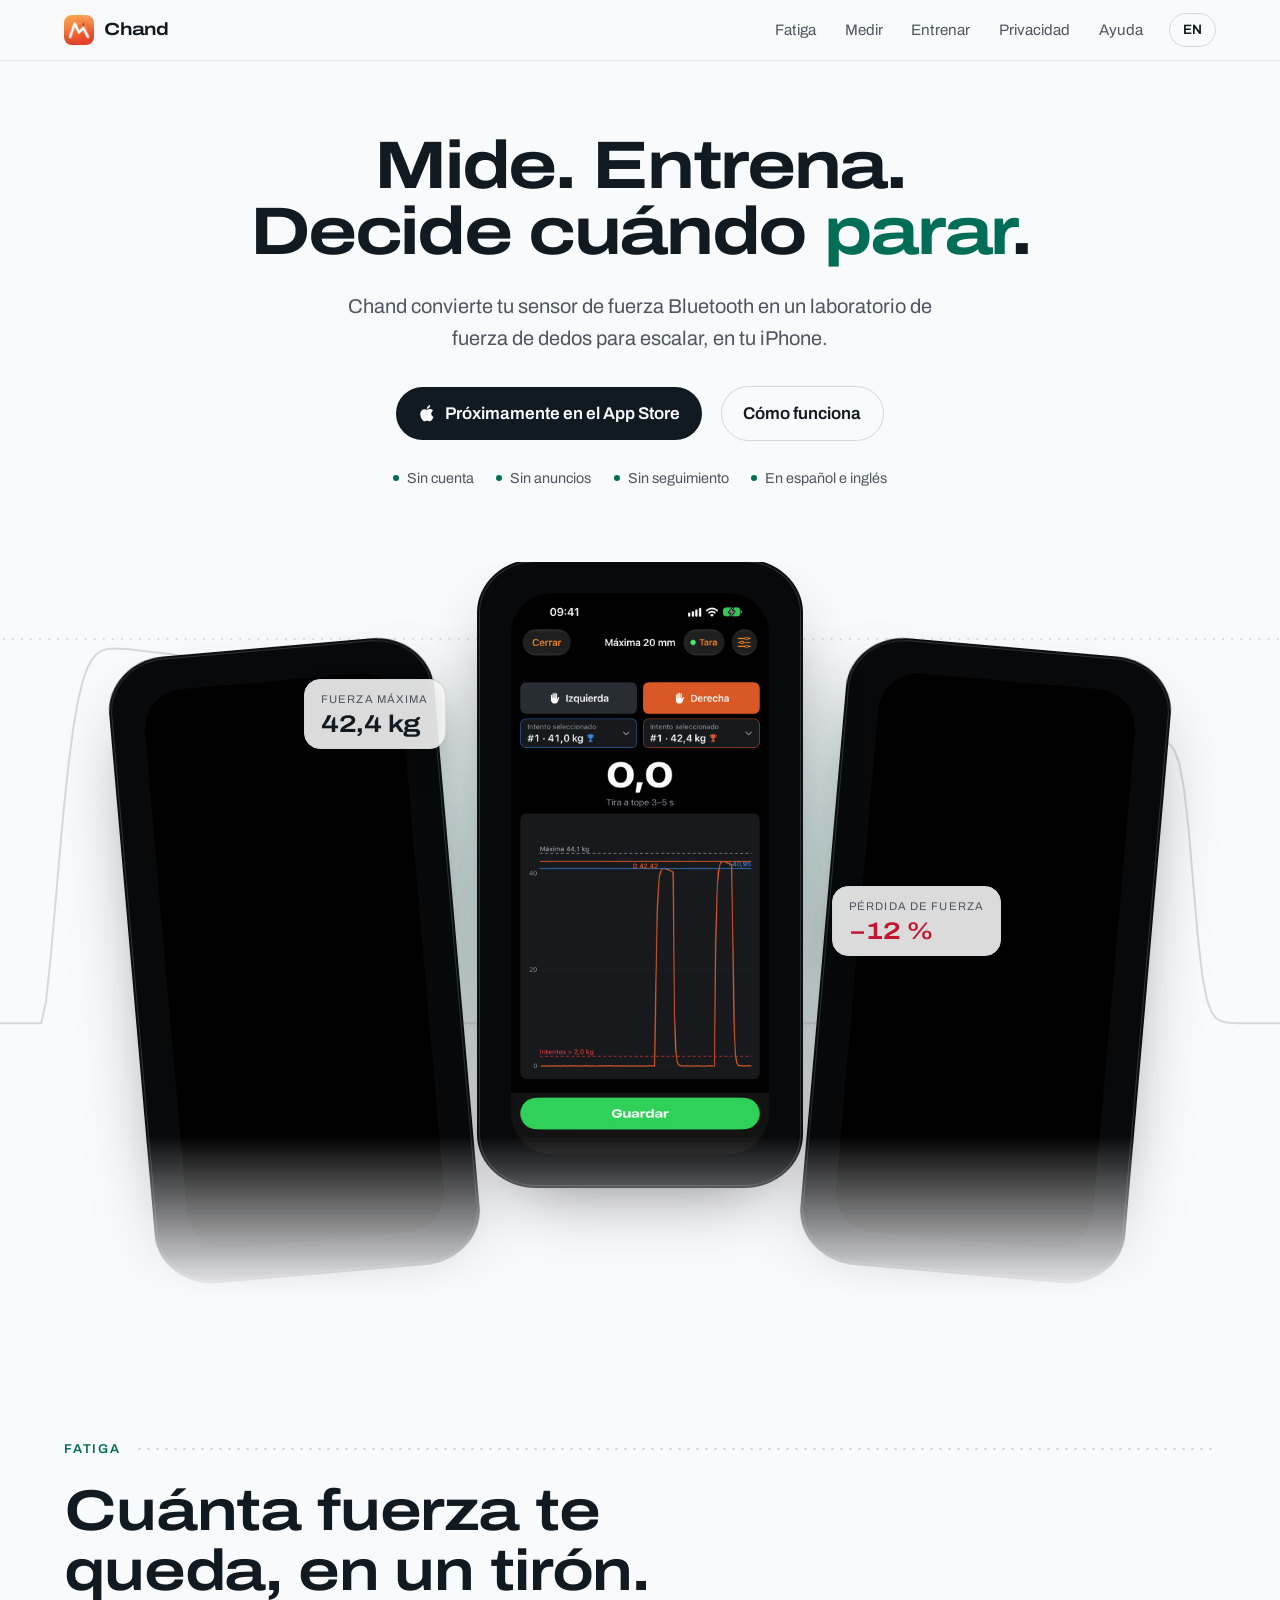
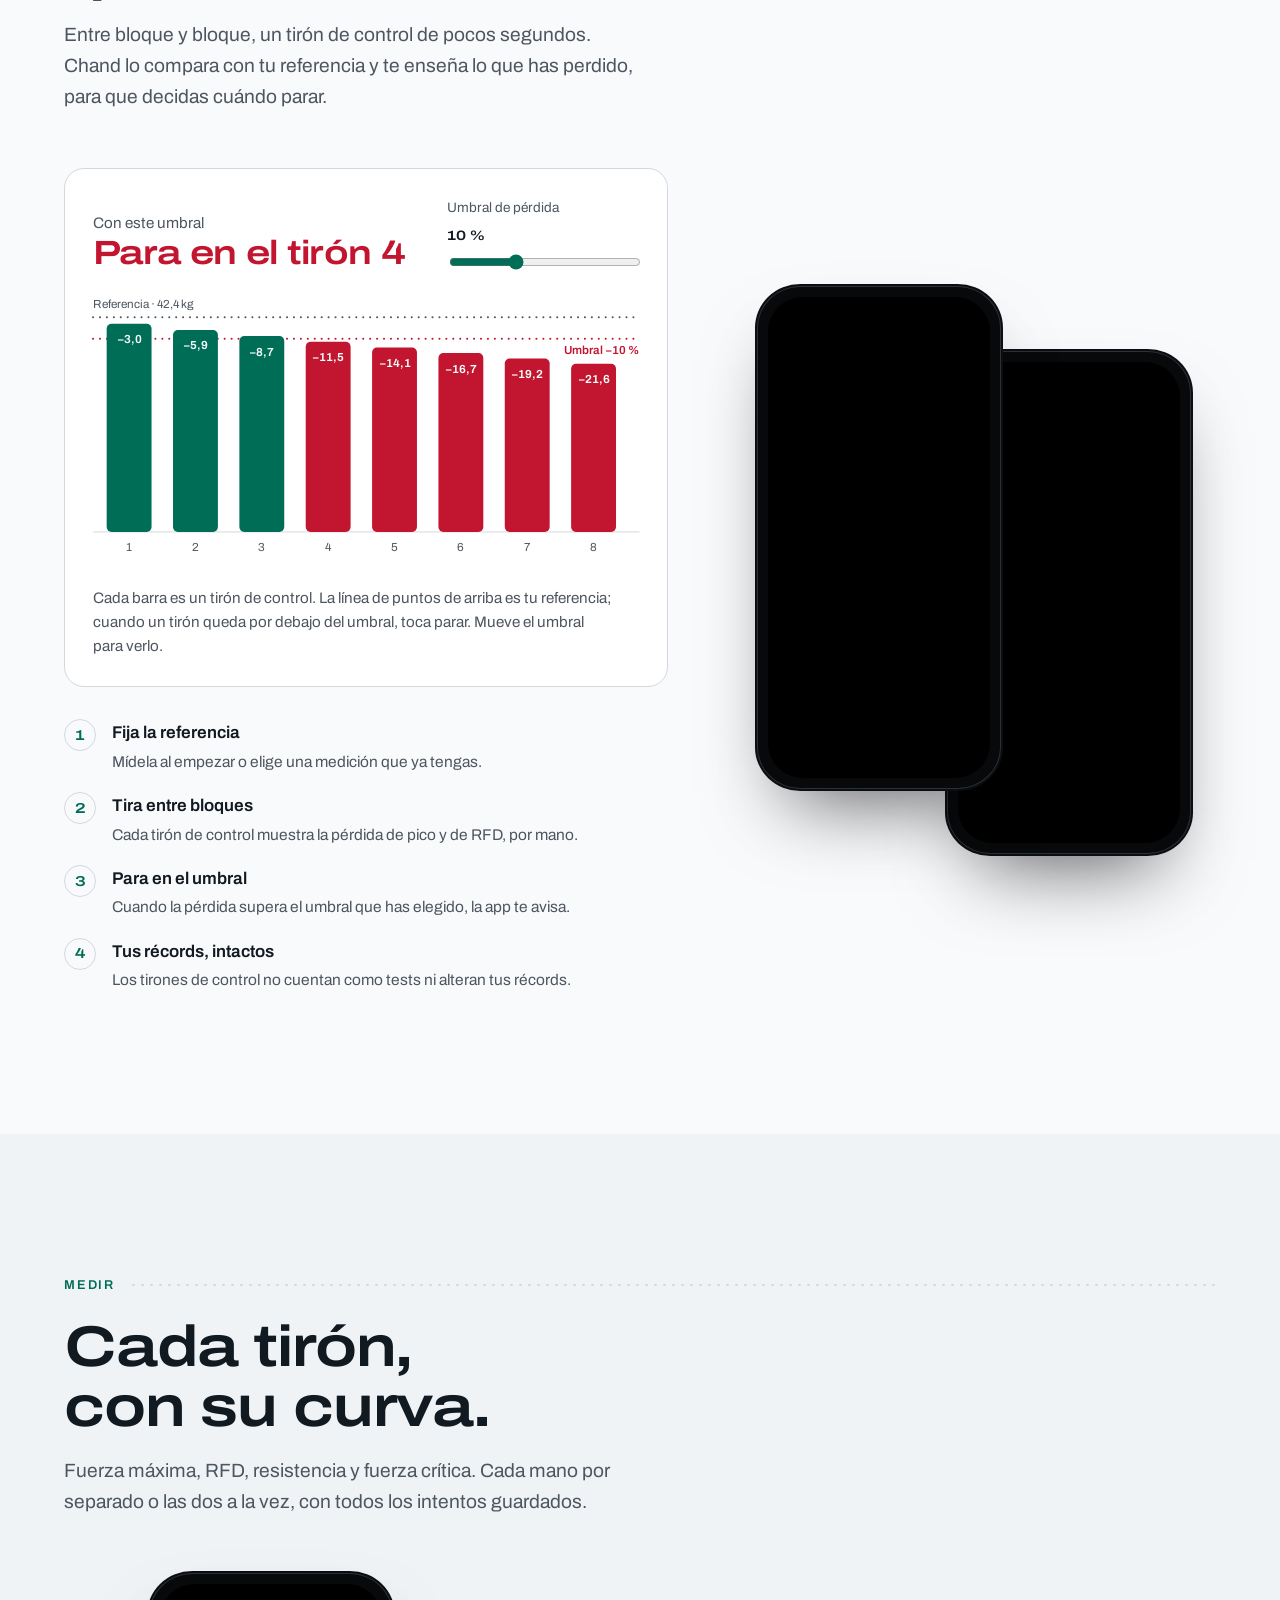
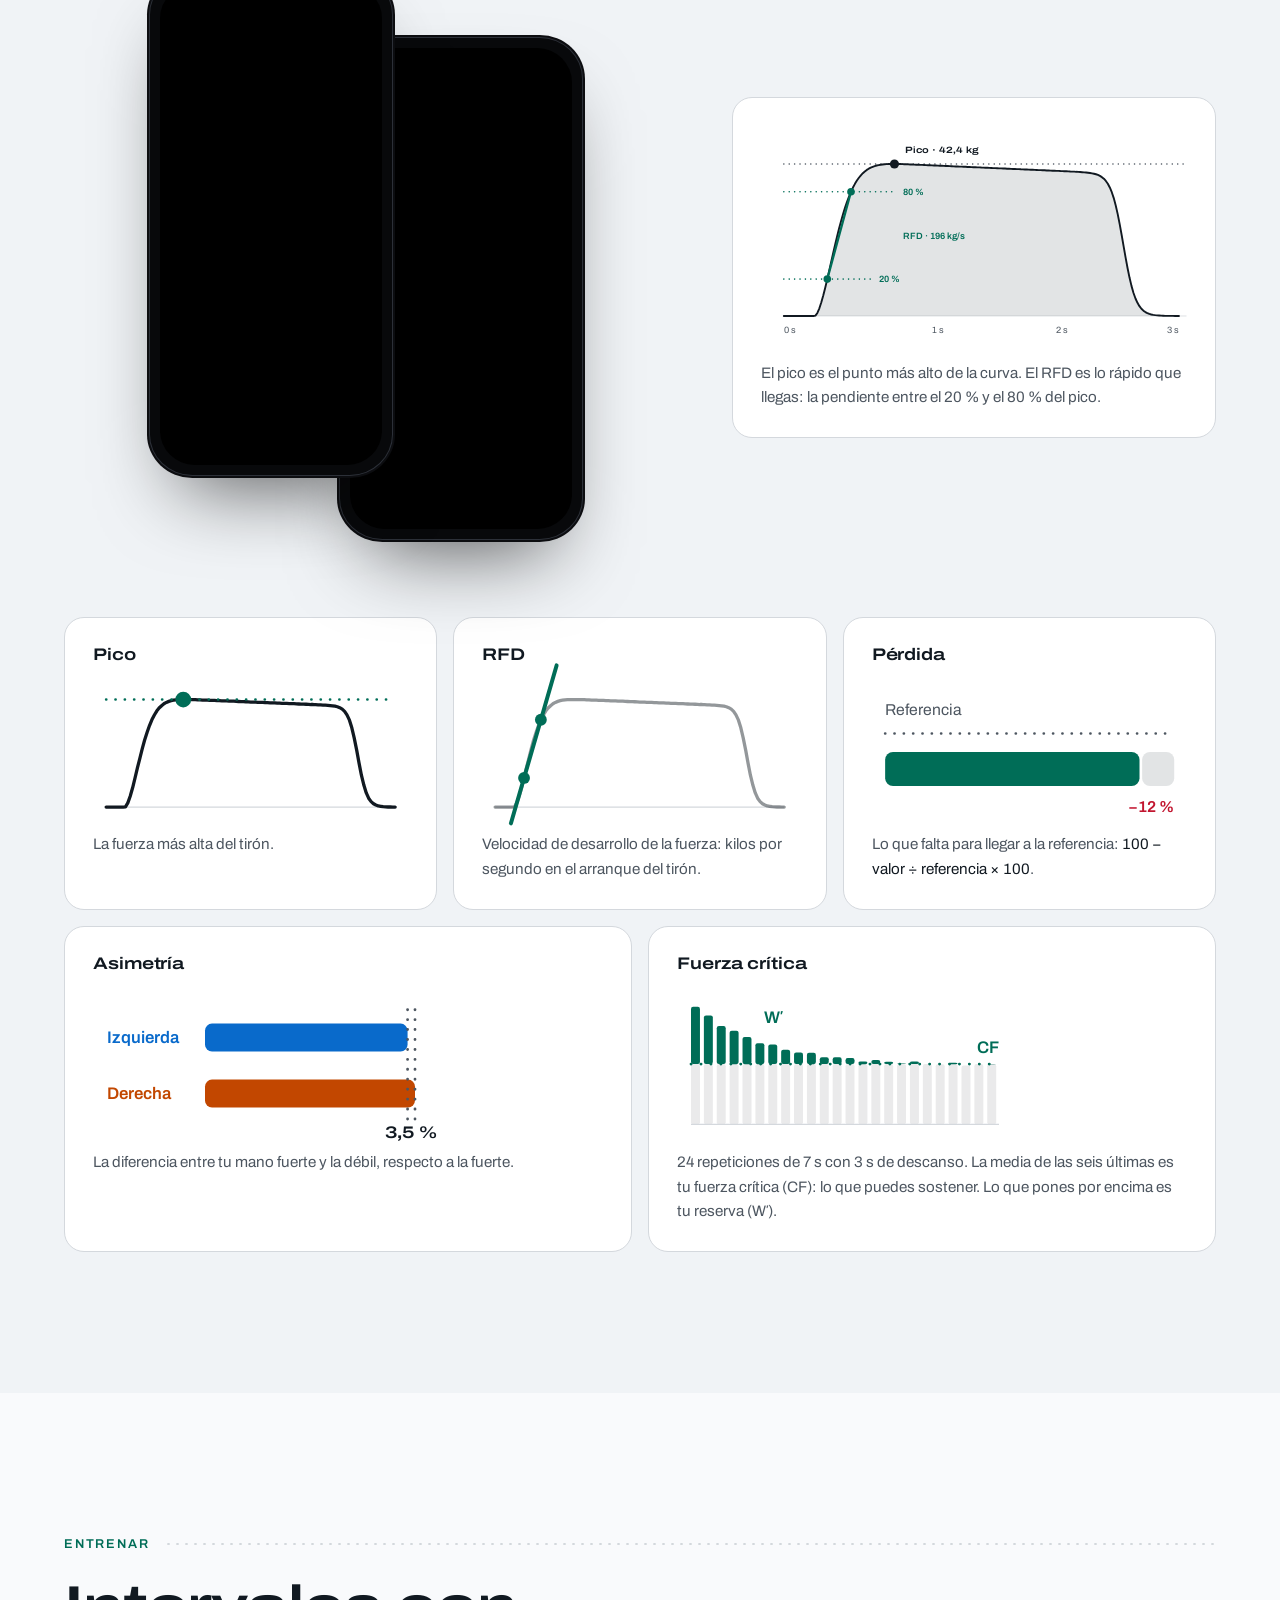
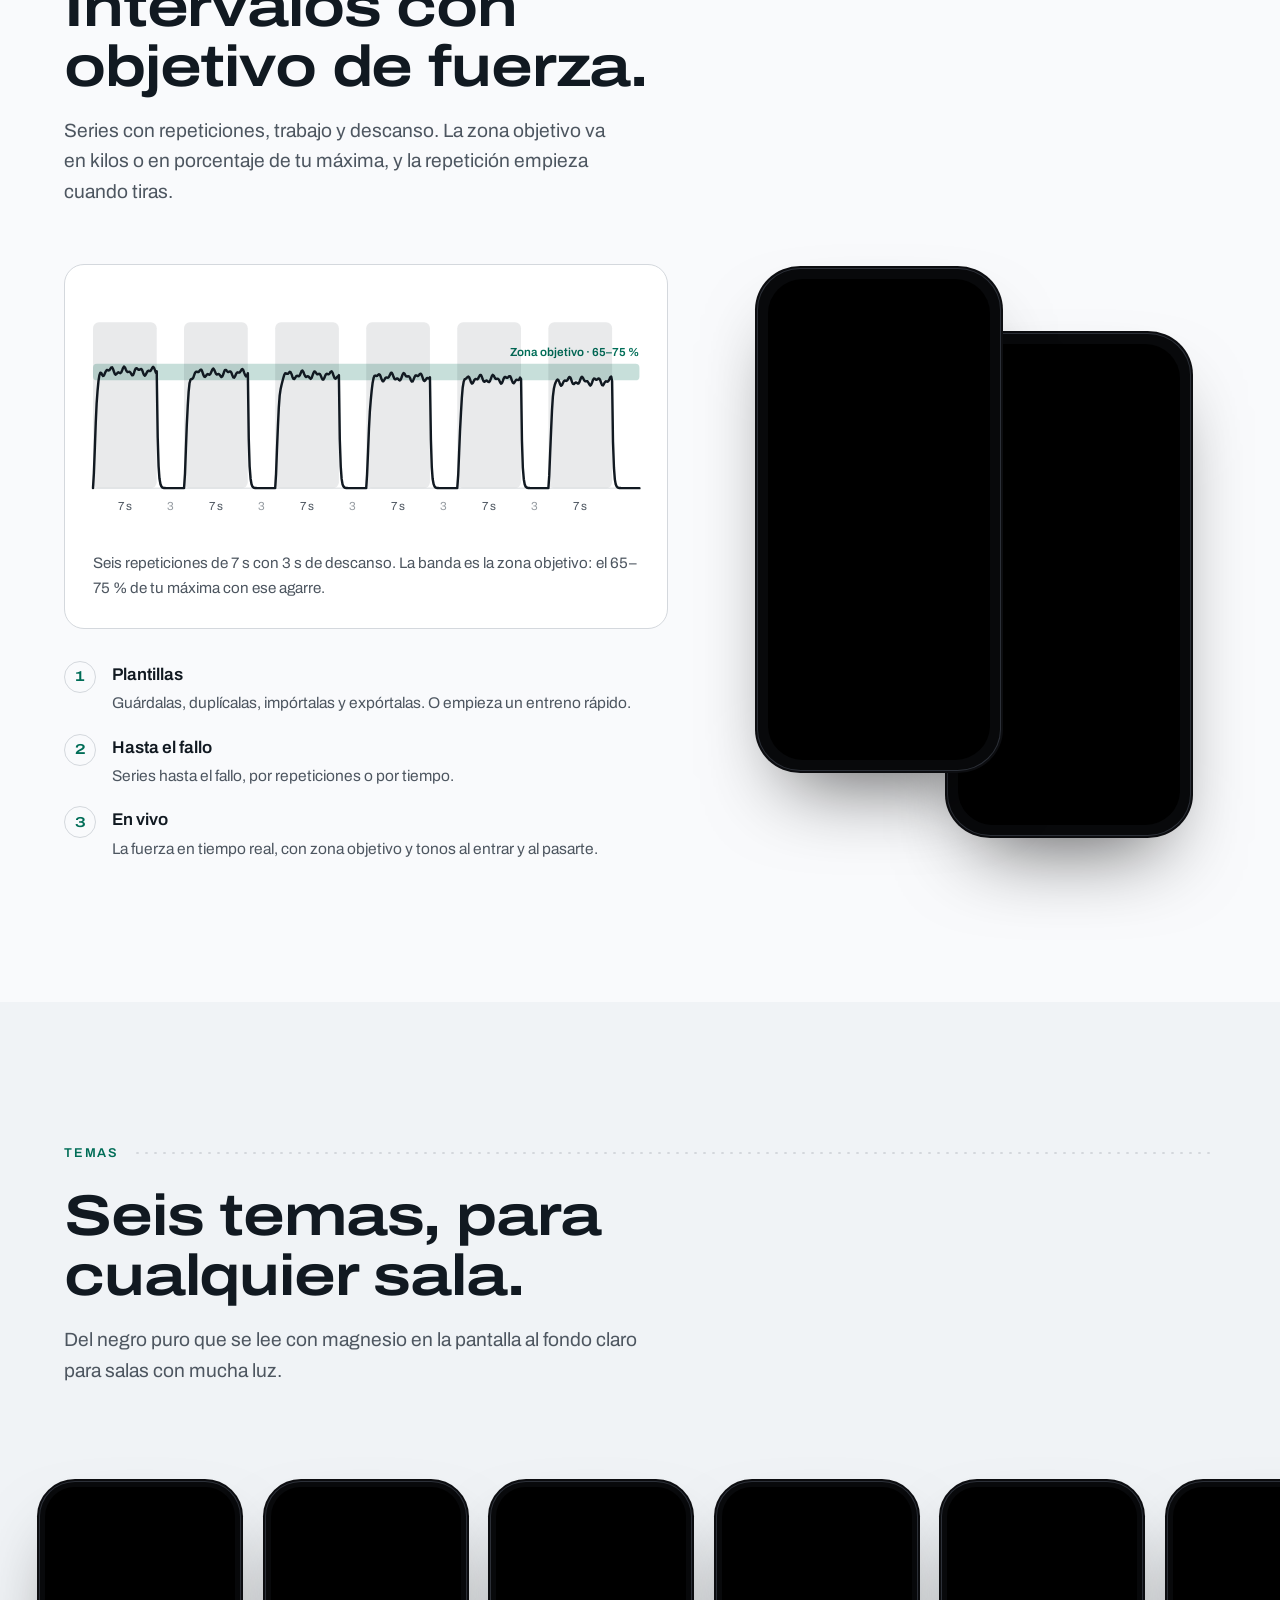
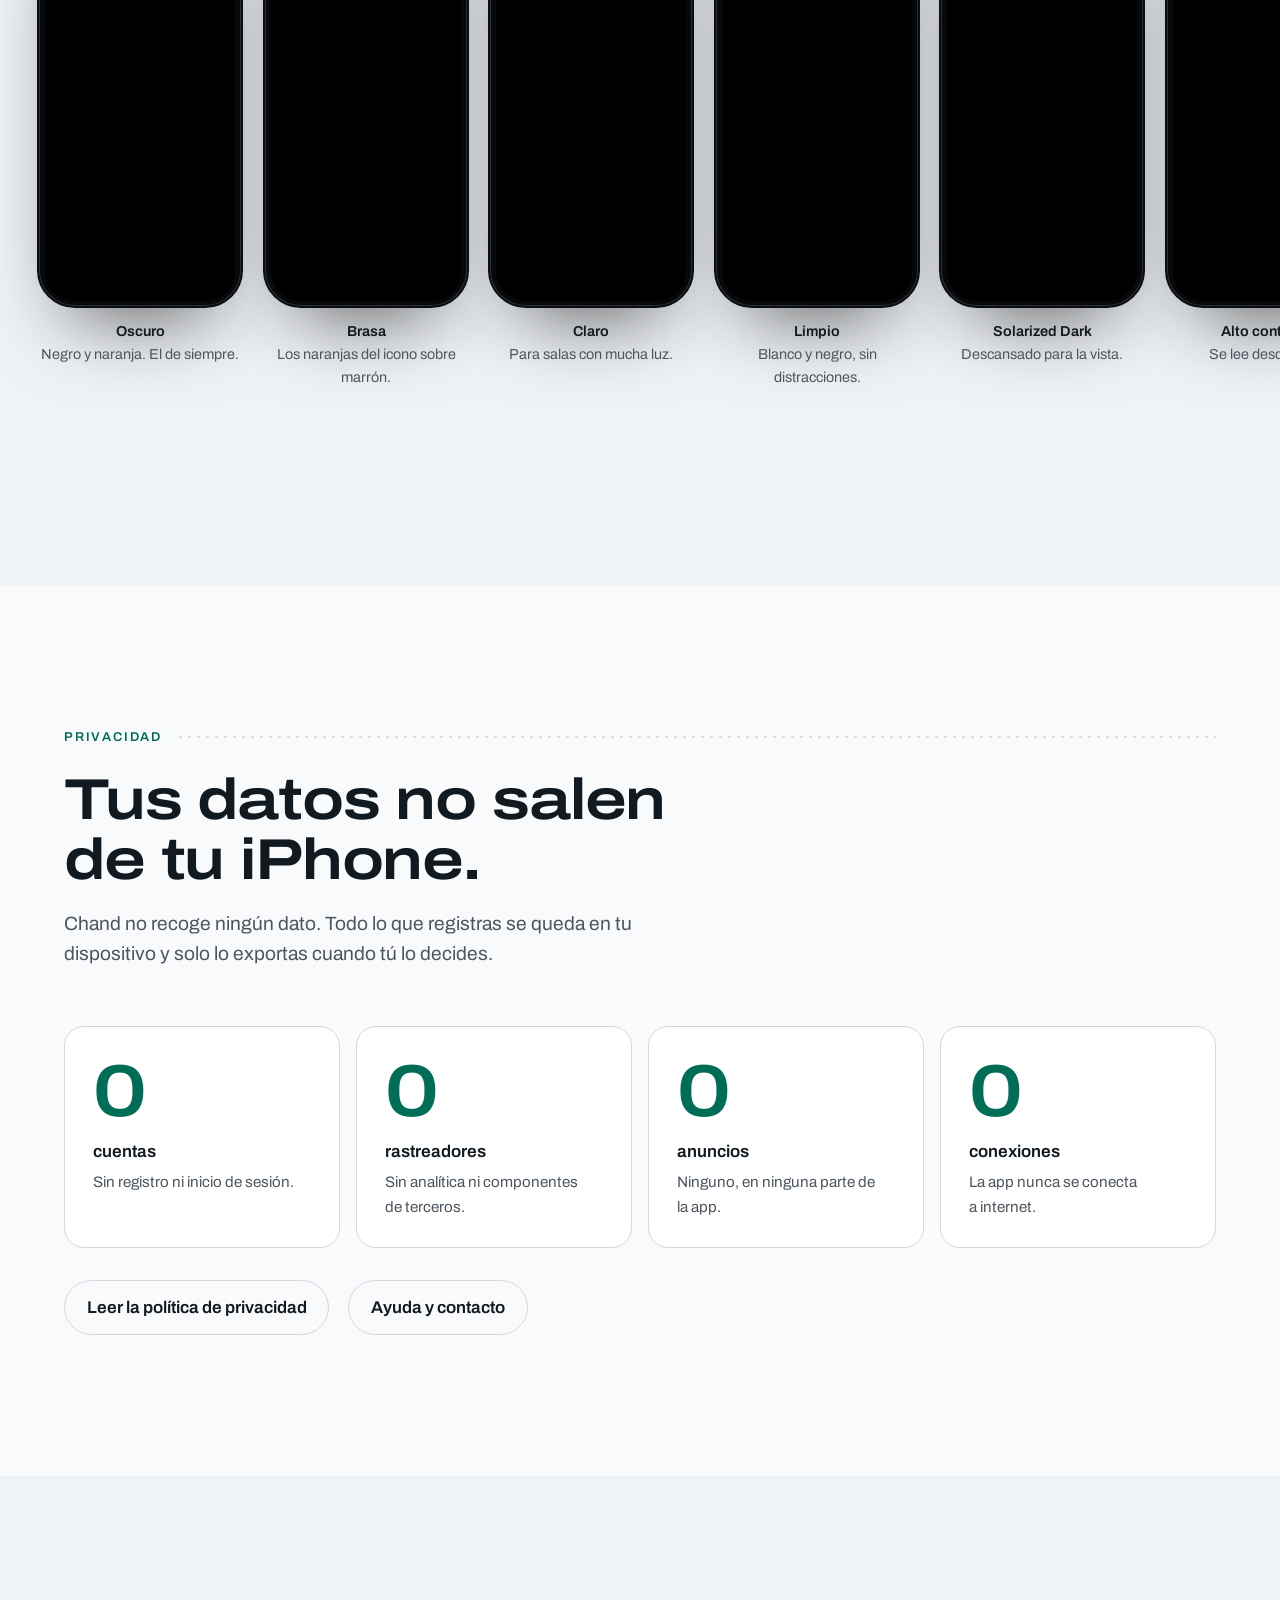
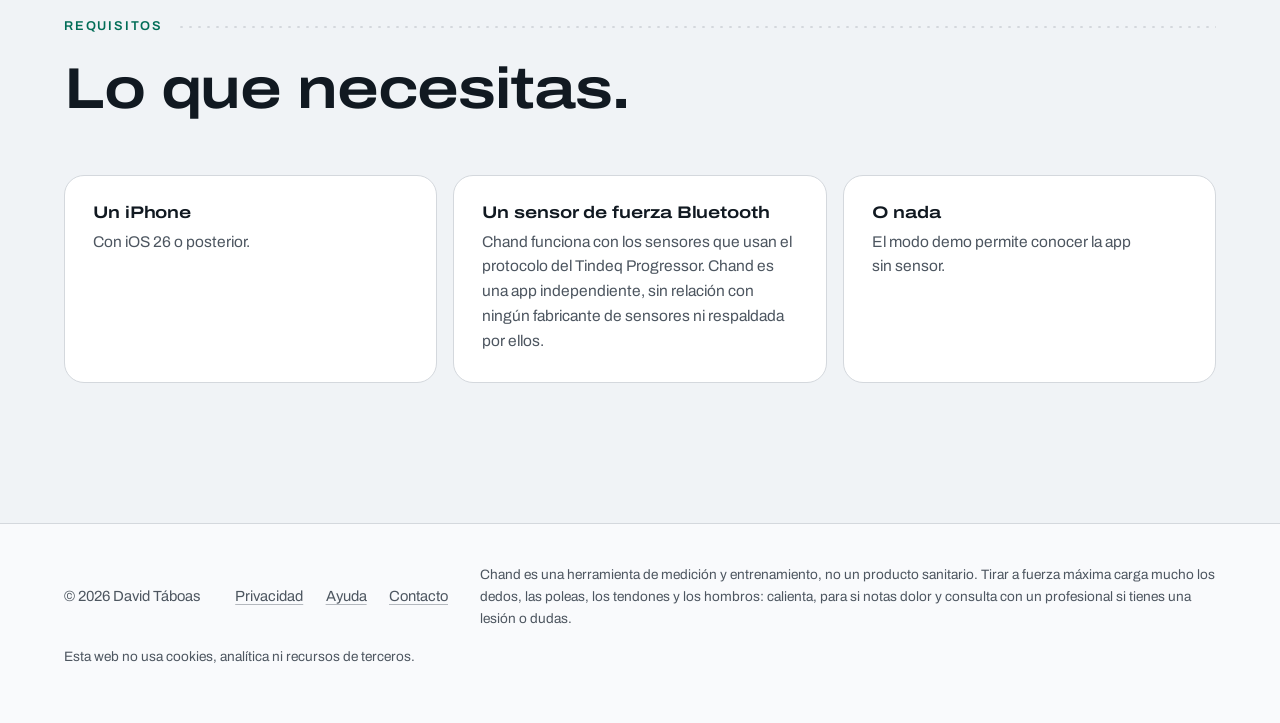
==== es/index.html @ 6fac66e5 "Rediseña el sitio: portada con capturas, visualizaciones y parallax Portada bilingüe (inglés en la r" ====
<!doctype html>
<html lang="es" class="no-js">
<head>
<meta charset="utf-8">
<meta name="viewport" content="width=device-width, initial-scale=1, viewport-fit=cover">
<meta http-equiv="Content-Security-Policy" content="default-src 'none'; img-src 'self'; style-src 'self'; font-src 'self'; script-src 'self'; base-uri 'none'; form-action 'none'">
<meta name="referrer" content="same-origin">
<title>Chand — Fuerza de dedos para escalar</title>
<meta name="description" content="Mide tu fuerza máxima de dedos, controla la fatiga durante la sesión y entrena con objetivos de fuerza, con tu sensor de fuerza Bluetooth. Sin cuenta, sin anuncios y sin seguimiento.">
<link rel="canonical" href="https://davidtaboas.github.io/chand-site/es/">
<link rel="alternate" hreflang="en" href="https://davidtaboas.github.io/chand-site/">
<link rel="alternate" hreflang="es" href="https://davidtaboas.github.io/chand-site/es/">
<link rel="alternate" hreflang="x-default" href="https://davidtaboas.github.io/chand-site/">
<meta name="color-scheme" content="dark light">
<meta name="theme-color" content="#0d1117" media="(prefers-color-scheme: dark)">
<meta name="theme-color" content="#fafbfc" media="(prefers-color-scheme: light)">
<meta property="og:type" content="website">
<meta property="og:title" content="Chand — Fuerza de dedos para escalar">
<meta property="og:description" content="Mide tu fuerza máxima de dedos, controla la fatiga durante la sesión y entrena con objetivos de fuerza, con tu sensor de fuerza Bluetooth. Sin cuenta, sin anuncios y sin seguimiento.">
<meta property="og:url" content="https://davidtaboas.github.io/chand-site/es/">
<meta property="og:image" content="https://davidtaboas.github.io/chand-site/assets/img/og.png">
<meta property="og:locale" content="es_ES">
<meta name="twitter:card" content="summary_large_image">
<link rel="icon" href="../assets/img/icon-64.png" type="image/png">
<link rel="apple-touch-icon" href="../assets/img/icon-180.png">
<link rel="preload" href="../assets/fonts/archivo.woff2" as="font" type="font/woff2" crossorigin>
<link rel="stylesheet" href="../assets/site.css">
<script src="../assets/site.js"></script>
</head>
<body>
<a class="skip" href="#main">Saltar al contenido</a>
<header class="top"><div class="wrap">
<a class="brand" href="../es/"><img src="../assets/img/icon-64.png" alt="" width="64" height="64">Chand</a>
<nav aria-label="Principal"><a class="only-wide" href="../es/#fatigue">Fatiga</a><a class="only-wide" href="../es/#measure">Medir</a><a class="only-wide" href="../es/#train">Entrenar</a><a class="" href="../es/privacy.html">Privacidad</a><a class="" href="../es/support.html">Ayuda</a><a class="lang" href="../" hreflang="en" lang="en" aria-label="English version">EN</a></nav>
</div></header>
<main id="main">
<section class="hero">
<div class="wrap">
<h1><span>Mide. Entrena.</span><span>Decide cuándo <em>parar</em>.</span></h1>
<p class="lead">Chand convierte tu sensor de fuerza Bluetooth en un laboratorio de fuerza de dedos para escalar, en tu iPhone.</p>
<div class="cta"><span class="pill"><svg viewBox="0 0 24 24" fill="currentColor" aria-hidden="true"><path d="M17.05 12.54c-.03-2.6 2.13-3.86 2.23-3.92-1.21-1.78-3.1-2.02-3.78-2.05-1.6-.16-3.14.95-3.95.95-.82 0-2.08-.93-3.42-.9-1.76.03-3.38 1.02-4.29 2.6-1.83 3.17-.47 7.87 1.31 10.45.87 1.26 1.91 2.68 3.27 2.63 1.31-.05 1.81-.85 3.39-.85 1.58 0 2.03.85 3.42.82 1.41-.02 2.31-1.29 3.17-2.56 1-1.46 1.41-2.88 1.44-2.95-.03-.01-2.76-1.06-2.79-4.22ZM14.44 4.9c.72-.88 1.21-2.09 1.08-3.3-1.04.04-2.3.69-3.05 1.57-.67.77-1.26 2.01-1.1 3.2 1.16.09 2.35-.59 3.07-1.47Z"/></svg>Próximamente en el App Store</span>
<a class="pill ghost" href="#fatigue">Cómo funciona</a></div>
<ul class="facts"><li>Sin cuenta</li><li>Sin anuncios</li><li>Sin seguimiento</li><li>En español e inglés</li></ul>
</div>
<div class="stage">
<div class="glow"></div>
<svg class="trace px s4" viewBox="0 0 1200 380" preserveAspectRatio="none" aria-hidden="true"><path d="M0.0 360.0 L4.0 360.0 L8.0 360.0 L12.0 360.0 L16.0 360.0 L20.0 360.0 L24.0 360.0 L28.0 360.0 L32.0 360.0 L36.0 360.0 L40.0 360.0 L44.0 360.0 L48.0 360.0 L52.0 360.0 L56.0 360.0 L60.0 360.0 L64.0 360.0 L68.0 360.0 L72.0 360.0 L76.0 360.0 L80.0 360.0 L84.0 342.9 L88.0 307.7 L92.0 264.4 L96.0 219.6 L100.0 178.0 L104.0 142.2 L108.0 113.4 L112.0 91.3 L116.0 75.4 L120.0 64.4 L124.0 57.2 L128.0 52.7 L132.0 50.0 L136.0 48.6 L140.0 48.0 L144.0 47.8 L148.0 48.0 L152.0 48.2 L156.0 48.6 L160.0 49.0 L164.0 49.4 L168.0 49.9 L172.0 50.3 L176.0 50.8 L180.0 51.2 L184.0 51.6 L188.0 52.1 L192.0 52.5 L196.0 53.0 L200.0 53.4 L204.0 53.9 L208.0 54.3 L212.0 54.8 L216.0 55.2 L220.0 55.7 L224.0 56.1 L228.0 56.6 L232.0 57.0 L236.0 57.5 L240.0 57.9 L244.0 58.4 L248.0 58.8 L252.0 59.3 L256.0 59.7 L260.0 60.2 L264.0 60.6 L268.0 61.1 L272.0 61.5 L276.0 62.0 L280.0 62.5 L284.0 63.1 L288.0 63.8 L292.0 64.8 L296.0 66.6 L300.0 70.0 L304.0 76.6 L308.0 90.0 L312.0 115.4 L316.0 157.4 L320.0 213.4 L324.0 269.3 L328.0 310.9 L332.0 335.7 L336.0 348.6 L340.0 354.8 L344.0 357.6 L348.0 358.9 L352.0 359.5 L356.0 359.8 L360.0 359.9 L364.0 360.0 L368.0 360.0 L372.0 360.0 L376.0 360.0 L380.0 360.0 L384.0 360.0 L388.0 360.0 L392.0 360.0 L396.0 360.0 L400.0 360.0 L404.0 360.0 L408.0 360.0 L412.0 360.0 L416.0 360.0 L420.0 360.0 L424.0 360.0 L428.0 360.0 L432.0 360.0 L436.0 360.0 L440.0 360.0 L444.0 360.0 L448.0 360.0 L452.0 360.0 L456.0 360.0 L460.0 360.0 L464.0 344.6 L468.0 312.9 L472.0 273.9 L476.0 233.6 L480.0 196.2 L484.0 164.0 L488.0 138.0 L492.0 118.2 L496.0 103.9 L500.0 94.0 L504.0 87.4 L508.0 83.4 L512.0 81.0 L516.0 79.8 L520.0 79.2 L524.0 79.1 L528.0 79.2 L532.0 79.4 L536.0 79.7 L540.0 80.1 L544.0 80.5 L548.0 80.9 L552.0 81.3 L556.0 81.7 L560.0 82.1 L564.0 82.5 L568.0 82.9 L572.0 83.3 L576.0 83.7 L580.0 84.1 L584.0 84.5 L588.0 84.9 L592.0 85.3 L596.0 85.7 L600.0 86.1 L604.0 86.5 L608.0 86.9 L612.0 87.3 L616.0 87.7 L620.0 88.1 L624.0 88.5 L628.0 88.9 L632.0 89.3 L636.0 89.7 L640.0 90.1 L644.0 90.6 L648.0 91.0 L652.0 91.4 L656.0 91.8 L660.0 92.2 L664.0 92.8 L668.0 93.4 L672.0 94.4 L676.0 95.9 L680.0 99.0 L684.0 105.0 L688.0 117.0 L692.0 139.8 L696.0 177.7 L700.0 228.1 L704.0 278.3 L708.0 315.8 L712.0 338.2 L716.0 349.7 L720.0 355.3 L724.0 357.9 L728.0 359.0 L732.0 359.6 L736.0 359.8 L740.0 359.9 L744.0 360.0 L748.0 360.0 L752.0 360.0 L756.0 360.0 L760.0 360.0 L764.0 360.0 L768.0 360.0 L772.0 360.0 L776.0 360.0 L780.0 360.0 L784.0 360.0 L788.0 360.0 L792.0 360.0 L796.0 360.0 L800.0 360.0 L804.0 360.0 L808.0 360.0 L812.0 360.0 L816.0 360.0 L820.0 360.0 L824.0 360.0 L828.0 360.0 L832.0 360.0 L836.0 360.0 L840.0 360.0 L844.0 346.3 L848.0 318.1 L852.0 283.5 L856.0 247.7 L860.0 214.4 L864.0 185.8 L868.0 162.7 L872.0 145.1 L876.0 132.3 L880.0 123.5 L884.0 117.7 L888.0 114.1 L892.0 112.0 L896.0 110.9 L900.0 110.4 L904.0 110.3 L908.0 110.4 L912.0 110.6 L916.0 110.9 L920.0 111.2 L924.0 111.5 L928.0 111.9 L932.0 112.2 L936.0 112.6 L940.0 113.0 L944.0 113.3 L948.0 113.7 L952.0 114.0 L956.0 114.4 L960.0 114.8 L964.0 115.1 L968.0 115.5 L972.0 115.8 L976.0 116.2 L980.0 116.5 L984.0 116.9 L988.0 117.3 L992.0 117.6 L996.0 118.0 L1000.0 118.3 L1004.0 118.7 L1008.0 119.1 L1012.0 119.4 L1016.0 119.8 L1020.0 120.1 L1024.0 120.5 L1028.0 120.9 L1032.0 121.2 L1036.0 121.6 L1040.0 122.0 L1044.0 122.5 L1048.0 123.0 L1052.0 123.9 L1056.0 125.3 L1060.0 128.0 L1064.0 133.3 L1068.0 144.0 L1072.0 164.3 L1076.0 198.0 L1080.0 242.8 L1084.0 287.4 L1088.0 320.7 L1092.0 340.6 L1096.0 350.9 L1100.0 355.8 L1104.0 358.1 L1108.0 359.1 L1112.0 359.6 L1116.0 359.8 L1120.0 359.9 L1124.0 360.0 L1128.0 360.0 L1132.0 360.0 L1136.0 360.0 L1140.0 360.0 L1144.0 360.0 L1148.0 360.0 L1152.0 360.0 L1156.0 360.0 L1160.0 360.0 L1164.0 360.0 L1168.0 360.0 L1172.0 360.0 L1176.0 360.0 L1180.0 360.0 L1184.0 360.0 L1188.0 360.0 L1192.0 360.0 L1196.0 360.0 L1200.0 360.0" fill="none" stroke="currentColor" stroke-width="2" vector-effect="non-scaling-stroke"/><line x1="0" x2="1200" y1="40" y2="40" stroke="currentColor" stroke-width="2" stroke-dasharray="0.1 9" stroke-linecap="round" vector-effect="non-scaling-stroke"/></svg>
<figure class="phone p-left px s2"><picture><source type="image/avif" srcset="../assets/img/es/fatigue.avif"><img src="../assets/img/es/fatigue.webp" alt="Sesión de fatiga: fuerza perdida por cada mano respecto a la referencia, con el aviso de umbral." width="720" height="1564" decoding="async"></picture></figure>
<figure class="phone p-right px s2"><picture><source type="image/avif" srcset="../assets/img/es/workout.avif"><img src="../assets/img/es/workout.webp" alt="Un entreno por intervalos en marcha, con el objetivo de fuerza de la repetición." width="720" height="1564" decoding="async"></picture></figure>
<figure class="phone p-main px s1"><picture><source type="image/avif" srcset="../assets/img/es/capture.avif"><img src="../assets/img/es/capture.webp" alt="Chand midiendo un tirón de fuerza máxima, con la curva de fuerza de cada mano." width="720" height="1564" fetchpriority="high"></picture></figure>
<div class="chip chip-a px s3"><small>Fuerza máxima</small><b class="num">42,4 kg</b></div>
<div class="chip chip-b px s3"><small>Pérdida de fuerza</small><b class="num">−12 %</b></div>
</div>
</section>

<section class="section" id="fatigue">
<div class="wrap">
<p class="label">Fatiga</p>
<h2>Cuánta fuerza te queda, en un tirón.</h2>
<p class="lead">Entre bloque y bloque, un tirón de control de pocos segundos. Chand lo compara con tu referencia y te enseña lo que has perdido, para que decidas cuándo parar.</p>
<div class="split">
<div>
<div class="card reveal" id="fatigue-card" data-stop="Para en el tirón {}" data-threshold="Umbral" data-lang="es">
<div class="fatigue-head">
<p class="verdict">Con este umbral<b class="num is-stop" id="fatigue-verdict" aria-live="polite">Para en el tirón 4</b></p>
<label class="range">Umbral de pérdida <output id="fatigue-out" for="fatigue-range">10 %</output>
<input id="fatigue-range" type="range" min="5" max="20" step="1" value="10"></label>
</div>
<svg class="viz" id="fatigue-viz" viewBox="0 0 560 290" role="img" aria-labelledby="fatigue-desc"><desc id="fatigue-desc">Ocho tirones de control, cada uno algo más bajo que el anterior, frente a una línea de puntos de referencia. Otra línea de puntos marca el umbral de pérdida; los tirones que quedan por debajo aparecen resaltados.</desc><line class="axis" x1="0" x2="560" y1="250" y2="250"/><line class="dots" x1="0" x2="560" y1="30" y2="30"/><text x="0" y="20">Referencia · 42,4 kg</text><line class="dots stop" id="fatigue-line" x1="0" x2="560" y1="52.0" y2="52.0"/><text class="t-stop" id="fatigue-label" x="560" y="68.0" text-anchor="end">Umbral −10 %</text><rect class="bar grow d1" data-loss="3.0" x="14" y="36.6" width="46" height="213.4" rx="5"/><text x="37" y="270" text-anchor="middle">1</text><text class="t-on" x="37" y="56.6" text-anchor="middle">−3,0</text><rect class="bar grow d2" data-loss="5.9" x="82" y="43.0" width="46" height="207.0" rx="5"/><text x="105" y="270" text-anchor="middle">2</text><text class="t-on" x="105" y="63.0" text-anchor="middle">−5,9</text><rect class="bar grow d3" data-loss="8.7" x="150" y="49.2" width="46" height="200.8" rx="5"/><text x="173" y="270" text-anchor="middle">3</text><text class="t-on" x="173" y="69.2" text-anchor="middle">−8,7</text><rect class="bar grow d4 over" data-loss="11.5" x="218" y="55.2" width="46" height="194.8" rx="5"/><text x="241" y="270" text-anchor="middle">4</text><text class="t-on" x="241" y="75.2" text-anchor="middle">−11,5</text><rect class="bar grow d5 over" data-loss="14.1" x="286" y="61.1" width="46" height="188.9" rx="5"/><text x="309" y="270" text-anchor="middle">5</text><text class="t-on" x="309" y="81.1" text-anchor="middle">−14,1</text><rect class="bar grow d6 over" data-loss="16.7" x="354" y="66.7" width="46" height="183.3" rx="5"/><text x="377" y="270" text-anchor="middle">6</text><text class="t-on" x="377" y="86.7" text-anchor="middle">−16,7</text><rect class="bar grow d6 over" data-loss="19.2" x="422" y="72.2" width="46" height="177.8" rx="5"/><text x="445" y="270" text-anchor="middle">7</text><text class="t-on" x="445" y="92.2" text-anchor="middle">−19,2</text><rect class="bar grow d6 over" data-loss="21.6" x="490" y="77.6" width="46" height="172.4" rx="5"/><text x="513" y="270" text-anchor="middle">8</text><text class="t-on" x="513" y="97.6" text-anchor="middle">−21,6</text></svg>
<p class="cap">Cada barra es un tirón de control. La línea de puntos de arriba es tu referencia; cuando un tirón queda por debajo del umbral, toca parar. Mueve el umbral para verlo.</p>
</div>
<ol class="steps"><li><b>Fija la referencia</b><span>Mídela al empezar o elige una medición que ya tengas.</span></li><li><b>Tira entre bloques</b><span>Cada tirón de control muestra la pérdida de pico y de RFD, por mano.</span></li><li><b>Para en el umbral</b><span>Cuando la pérdida supera el umbral que has elegido, la app te avisa.</span></li><li><b>Tus récords, intactos</b><span>Los tirones de control no cuentan como tests ni alteran tus récords.</span></li></ol>
</div>
<div class="duo"><figure class="phone px s1"><picture><source type="image/avif" srcset="../assets/img/es/fatigue.avif"><img src="../assets/img/es/fatigue.webp" alt="Sesión de fatiga: fuerza perdida por cada mano respecto a la referencia, con el aviso de umbral." width="720" height="1564" loading="lazy" decoding="async"></picture></figure><figure class="phone px s2"><picture><source type="image/avif" srcset="../assets/img/es/fatigue-chart.avif"><img src="../assets/img/es/fatigue-chart.webp" alt="Gráfica del porcentaje de la referencia que conserva cada mano, tirón a tirón." width="720" height="1564" loading="lazy" decoding="async"></picture></figure></div>
</div>
</div>
</section>

<section class="section alt" id="measure">
<div class="wrap">
<p class="label">Medir</p>
<h2>Cada tirón, con su curva.</h2>
<p class="lead">Fuerza máxima, RFD, resistencia y fuerza crítica. Cada mano por separado o las dos a la vez, con todos los intentos guardados.</p>
<div class="split flip">
<div class="card reveal"><svg class="viz" viewBox="0 0 560 290" role="img" aria-labelledby="pull-desc"><desc id="pull-desc">Curva de fuerza de un tirón de tres segundos: subida rápida hasta el pico, meseta y suelta. La pendiente entre el 20 % y el 80 % del pico está marcada como RFD.</desc><line class="axis" x1="30" x2="560" y1="250" y2="250"/><line class="dots" x1="30" x2="560" y1="50" y2="50"/><path class="fill-soft late" d="M30.0 250.0 L32.6 250.0 L35.2 250.0 L37.8 250.0 L40.4 250.0 L43.0 250.0 L45.6 250.0 L48.2 250.0 L50.8 250.0 L53.4 250.0 L56.0 250.0 L58.6 250.0 L61.2 250.0 L63.8 250.0 L66.4 250.0 L69.0 250.0 L71.6 249.6 L74.2 246.0 L76.8 239.9 L79.4 232.0 L82.0 222.8 L84.6 212.5 L87.2 201.5 L89.8 190.2 L92.4 178.6 L95.0 167.1 L97.6 155.9 L100.2 145.0 L102.8 134.6 L105.4 124.9 L108.0 115.8 L110.6 107.4 L113.2 99.7 L115.8 92.8 L118.4 86.6 L121.0 81.0 L123.6 76.1 L126.2 71.8 L128.8 68.1 L131.4 64.9 L134.0 62.1 L136.6 59.8 L139.2 57.8 L141.8 56.2 L144.4 54.8 L147.0 53.7 L149.6 52.8 L152.2 52.0 L154.8 51.5 L157.4 51.0 L160.0 50.7 L162.6 50.4 L165.2 50.2 L167.8 50.1 L170.4 50.0 L173.0 50.0 L175.6 50.0 L178.2 50.0 L180.8 50.1 L183.4 50.1 L186.0 50.2 L188.6 50.3 L191.2 50.4 L193.8 50.5 L196.4 50.6 L199.0 50.7 L201.6 50.8 L204.2 50.9 L206.8 51.0 L209.4 51.1 L212.0 51.2 L214.6 51.3 L217.2 51.5 L219.8 51.6 L222.4 51.7 L225.0 51.8 L227.6 51.9 L230.2 52.0 L232.8 52.1 L235.4 52.3 L238.0 52.4 L240.6 52.5 L243.2 52.6 L245.8 52.7 L248.4 52.8 L251.0 52.9 L253.6 53.1 L256.2 53.2 L258.8 53.3 L261.4 53.4 L264.0 53.5 L266.6 53.6 L269.2 53.7 L271.8 53.9 L274.4 54.0 L277.0 54.1 L279.6 54.2 L282.2 54.3 L284.8 54.4 L287.4 54.5 L290.0 54.7 L292.6 54.8 L295.2 54.9 L297.8 55.0 L300.4 55.1 L303.0 55.2 L305.6 55.4 L308.2 55.5 L310.8 55.6 L313.4 55.7 L316.0 55.8 L318.6 55.9 L321.2 56.0 L323.8 56.2 L326.4 56.3 L329.0 56.4 L331.6 56.5 L334.2 56.6 L336.8 56.7 L339.4 56.8 L342.0 57.0 L344.6 57.1 L347.2 57.2 L349.8 57.3 L352.4 57.4 L355.0 57.5 L357.6 57.6 L360.2 57.8 L362.8 57.9 L365.4 58.0 L368.0 58.1 L370.6 58.2 L373.2 58.3 L375.8 58.5 L378.4 58.6 L381.0 58.7 L383.6 58.8 L386.2 58.9 L388.8 59.0 L391.4 59.1 L394.0 59.3 L396.6 59.4 L399.2 59.5 L401.8 59.6 L404.4 59.7 L407.0 59.9 L409.6 60.0 L412.2 60.1 L414.8 60.3 L417.4 60.4 L420.0 60.6 L422.6 60.8 L425.2 61.0 L427.8 61.2 L430.4 61.5 L433.0 61.8 L435.6 62.3 L438.2 62.8 L440.8 63.5 L443.4 64.4 L446.0 65.7 L448.6 67.3 L451.2 69.4 L453.8 72.3 L456.4 76.0 L459.0 80.9 L461.6 87.1 L464.2 94.9 L466.8 104.6 L469.4 116.0 L472.0 129.1 L474.6 143.4 L477.2 158.3 L479.8 173.2 L482.4 187.2 L485.0 199.8 L487.6 210.7 L490.2 219.7 L492.8 227.0 L495.4 232.7 L498.0 237.1 L500.6 240.5 L503.2 243.0 L505.8 244.9 L508.4 246.2 L511.0 247.3 L513.6 248.0 L516.2 248.5 L518.8 248.9 L521.4 249.2 L524.0 249.4 L526.6 249.6 L529.2 249.7 L531.8 249.8 L534.4 249.8 L537.0 249.9 L539.6 249.9 L542.2 249.9 L544.8 250.0 L547.4 250.0 L550.0 250.0 L550.0 250 L30.0 250 Z"/><path class="curve draw" pathLength="1" d="M30.0 250.0 L32.6 250.0 L35.2 250.0 L37.8 250.0 L40.4 250.0 L43.0 250.0 L45.6 250.0 L48.2 250.0 L50.8 250.0 L53.4 250.0 L56.0 250.0 L58.6 250.0 L61.2 250.0 L63.8 250.0 L66.4 250.0 L69.0 250.0 L71.6 249.6 L74.2 246.0 L76.8 239.9 L79.4 232.0 L82.0 222.8 L84.6 212.5 L87.2 201.5 L89.8 190.2 L92.4 178.6 L95.0 167.1 L97.6 155.9 L100.2 145.0 L102.8 134.6 L105.4 124.9 L108.0 115.8 L110.6 107.4 L113.2 99.7 L115.8 92.8 L118.4 86.6 L121.0 81.0 L123.6 76.1 L126.2 71.8 L128.8 68.1 L131.4 64.9 L134.0 62.1 L136.6 59.8 L139.2 57.8 L141.8 56.2 L144.4 54.8 L147.0 53.7 L149.6 52.8 L152.2 52.0 L154.8 51.5 L157.4 51.0 L160.0 50.7 L162.6 50.4 L165.2 50.2 L167.8 50.1 L170.4 50.0 L173.0 50.0 L175.6 50.0 L178.2 50.0 L180.8 50.1 L183.4 50.1 L186.0 50.2 L188.6 50.3 L191.2 50.4 L193.8 50.5 L196.4 50.6 L199.0 50.7 L201.6 50.8 L204.2 50.9 L206.8 51.0 L209.4 51.1 L212.0 51.2 L214.6 51.3 L217.2 51.5 L219.8 51.6 L222.4 51.7 L225.0 51.8 L227.6 51.9 L230.2 52.0 L232.8 52.1 L235.4 52.3 L238.0 52.4 L240.6 52.5 L243.2 52.6 L245.8 52.7 L248.4 52.8 L251.0 52.9 L253.6 53.1 L256.2 53.2 L258.8 53.3 L261.4 53.4 L264.0 53.5 L266.6 53.6 L269.2 53.7 L271.8 53.9 L274.4 54.0 L277.0 54.1 L279.6 54.2 L282.2 54.3 L284.8 54.4 L287.4 54.5 L290.0 54.7 L292.6 54.8 L295.2 54.9 L297.8 55.0 L300.4 55.1 L303.0 55.2 L305.6 55.4 L308.2 55.5 L310.8 55.6 L313.4 55.7 L316.0 55.8 L318.6 55.9 L321.2 56.0 L323.8 56.2 L326.4 56.3 L329.0 56.4 L331.6 56.5 L334.2 56.6 L336.8 56.7 L339.4 56.8 L342.0 57.0 L344.6 57.1 L347.2 57.2 L349.8 57.3 L352.4 57.4 L355.0 57.5 L357.6 57.6 L360.2 57.8 L362.8 57.9 L365.4 58.0 L368.0 58.1 L370.6 58.2 L373.2 58.3 L375.8 58.5 L378.4 58.6 L381.0 58.7 L383.6 58.8 L386.2 58.9 L388.8 59.0 L391.4 59.1 L394.0 59.3 L396.6 59.4 L399.2 59.5 L401.8 59.6 L404.4 59.7 L407.0 59.9 L409.6 60.0 L412.2 60.1 L414.8 60.3 L417.4 60.4 L420.0 60.6 L422.6 60.8 L425.2 61.0 L427.8 61.2 L430.4 61.5 L433.0 61.8 L435.6 62.3 L438.2 62.8 L440.8 63.5 L443.4 64.4 L446.0 65.7 L448.6 67.3 L451.2 69.4 L453.8 72.3 L456.4 76.0 L459.0 80.9 L461.6 87.1 L464.2 94.9 L466.8 104.6 L469.4 116.0 L472.0 129.1 L474.6 143.4 L477.2 158.3 L479.8 173.2 L482.4 187.2 L485.0 199.8 L487.6 210.7 L490.2 219.7 L492.8 227.0 L495.4 232.7 L498.0 237.1 L500.6 240.5 L503.2 243.0 L505.8 244.9 L508.4 246.2 L511.0 247.3 L513.6 248.0 L516.2 248.5 L518.8 248.9 L521.4 249.2 L524.0 249.4 L526.6 249.6 L529.2 249.7 L531.8 249.8 L534.4 249.8 L537.0 249.9 L539.6 249.9 L542.2 249.9 L544.8 250.0 L547.4 250.0 L550.0 250.0"/><line class="dots accent" x1="30" x2="147.2" y1="201.5" y2="201.5"/><line class="dots accent" x1="30" x2="178.4" y1="86.6" y2="86.6"/><text class="t-accent" x="155.2" y="205.5">20 %</text><text class="t-accent" x="186.4" y="90.6">80 %</text><line class="slope late" x1="87.2" y1="201.5" x2="118.4" y2="86.6"/><circle class="dot" cx="87.2" cy="201.5" r="5"/><circle class="dot" cx="118.4" cy="86.6" r="5"/><text class="t-accent" x="186.4" y="148.1">RFD · 196 kg/s</text><circle cx="175.6" cy="50.0" r="6" fill="var(--text)"/><text class="t-strong" x="189.6" y="36.0" font-size="17">Pico · 42,4 kg</text><text x="30" y="272">0 s</text><text x="233.1" y="272" text-anchor="middle">1 s</text><text x="395.6" y="272" text-anchor="middle">2 s</text><text x="550.0" y="272" text-anchor="end">3 s</text></svg><p class="cap">El pico es el punto más alto de la curva. El RFD es lo rápido que llegas: la pendiente entre el 20 % y el 80 % del pico.</p></div>
<div class="duo"><figure class="phone px s1"><picture><source type="image/avif" srcset="../assets/img/es/plan.avif"><img src="../assets/img/es/plan.webp" alt="Una medición con nombre: mejor y último resultado de cada mano y su evolución por semanas." width="720" height="1564" loading="lazy" decoding="async"></picture></figure><figure class="phone px s2"><picture><source type="image/avif" srcset="../assets/img/es/summary.avif"><img src="../assets/img/es/summary.webp" alt="Resumen de una medición guardada, con la curva y los datos de cada mano." width="720" height="1564" loading="lazy" decoding="async"></picture></figure></div>
</div>
<div class="bento"><article class="card  reveal"><h3>Pico</h3><svg class="viz" viewBox="0 0 240 110" role="img" aria-label="La fuerza más alta del tirón."><line class="axis" x1="10" x2="230" y1="96" y2="96"/><path class="curve" d="M10.0 96.0 L11.8 96.0 L13.7 96.0 L15.5 96.0 L17.3 96.0 L19.2 96.0 L21.0 96.0 L22.8 96.0 L24.7 95.8 L26.5 92.8 L28.3 87.7 L30.2 81.1 L32.0 73.8 L33.8 66.2 L35.7 58.7 L37.5 51.5 L39.3 44.9 L41.2 39.0 L43.0 33.9 L44.8 29.5 L46.7 25.9 L48.5 22.9 L50.3 20.6 L52.2 18.8 L54.0 17.3 L55.8 16.3 L57.7 15.5 L59.5 15.0 L61.3 14.6 L63.2 14.3 L65.0 14.2 L66.8 14.1 L68.7 14.1 L70.5 14.1 L72.3 14.1 L74.2 14.1 L76.0 14.2 L77.8 14.2 L79.7 14.3 L81.5 14.4 L83.3 14.5 L85.2 14.5 L87.0 14.6 L88.8 14.7 L90.7 14.8 L92.5 14.8 L94.3 14.9 L96.2 15.0 L98.0 15.1 L99.8 15.1 L101.7 15.2 L103.5 15.3 L105.3 15.4 L107.2 15.4 L109.0 15.5 L110.8 15.6 L112.7 15.7 L114.5 15.7 L116.3 15.8 L118.2 15.9 L120.0 16.0 L121.8 16.0 L123.7 16.1 L125.5 16.2 L127.3 16.3 L129.2 16.3 L131.0 16.4 L132.8 16.5 L134.7 16.6 L136.5 16.7 L138.3 16.7 L140.2 16.8 L142.0 16.9 L143.8 17.0 L145.7 17.0 L147.5 17.1 L149.3 17.2 L151.2 17.3 L153.0 17.3 L154.8 17.4 L156.7 17.5 L158.5 17.6 L160.3 17.6 L162.2 17.7 L164.0 17.8 L165.8 17.9 L167.7 17.9 L169.5 18.0 L171.3 18.1 L173.2 18.2 L175.0 18.3 L176.8 18.4 L178.7 18.5 L180.5 18.7 L182.3 18.9 L184.2 19.2 L186.0 19.6 L187.8 20.3 L189.7 21.4 L191.5 23.1 L193.3 25.8 L195.2 29.8 L197.0 35.6 L198.8 43.3 L200.7 52.6 L202.5 62.5 L204.3 71.7 L206.2 79.4 L208.0 85.2 L209.8 89.2 L211.7 91.8 L213.5 93.4 L215.3 94.4 L217.2 95.1 L219.0 95.4 L220.8 95.7 L222.7 95.8 L224.5 95.9 L226.3 95.9 L228.2 96.0 L230.0 96.0"/><line class="dots accent" x1="10" x2="230" y1="14.1" y2="14.1"/><circle class="dot" cx="68.7" cy="14.1" r="6"/></svg><p>La fuerza más alta del tirón.</p></article><article class="card  reveal"><h3>RFD</h3><svg class="viz" viewBox="0 0 240 110" role="img" aria-label="Velocidad de desarrollo de la fuerza: kilos por segundo en el arranque del tirón."><line class="axis" x1="10" x2="230" y1="96" y2="96"/><path class="curve" stroke-opacity="0.45" d="M10.0 96.0 L11.8 96.0 L13.7 96.0 L15.5 96.0 L17.3 96.0 L19.2 96.0 L21.0 96.0 L22.8 96.0 L24.7 95.8 L26.5 92.8 L28.3 87.7 L30.2 81.1 L32.0 73.8 L33.8 66.2 L35.7 58.7 L37.5 51.5 L39.3 44.9 L41.2 39.0 L43.0 33.9 L44.8 29.5 L46.7 25.9 L48.5 22.9 L50.3 20.6 L52.2 18.8 L54.0 17.3 L55.8 16.3 L57.7 15.5 L59.5 15.0 L61.3 14.6 L63.2 14.3 L65.0 14.2 L66.8 14.1 L68.7 14.1 L70.5 14.1 L72.3 14.1 L74.2 14.1 L76.0 14.2 L77.8 14.2 L79.7 14.3 L81.5 14.4 L83.3 14.5 L85.2 14.5 L87.0 14.6 L88.8 14.7 L90.7 14.8 L92.5 14.8 L94.3 14.9 L96.2 15.0 L98.0 15.1 L99.8 15.1 L101.7 15.2 L103.5 15.3 L105.3 15.4 L107.2 15.4 L109.0 15.5 L110.8 15.6 L112.7 15.7 L114.5 15.7 L116.3 15.8 L118.2 15.9 L120.0 16.0 L121.8 16.0 L123.7 16.1 L125.5 16.2 L127.3 16.3 L129.2 16.3 L131.0 16.4 L132.8 16.5 L134.7 16.6 L136.5 16.7 L138.3 16.7 L140.2 16.8 L142.0 16.9 L143.8 17.0 L145.7 17.0 L147.5 17.1 L149.3 17.2 L151.2 17.3 L153.0 17.3 L154.8 17.4 L156.7 17.5 L158.5 17.6 L160.3 17.6 L162.2 17.7 L164.0 17.8 L165.8 17.9 L167.7 17.9 L169.5 18.0 L171.3 18.1 L173.2 18.2 L175.0 18.3 L176.8 18.4 L178.7 18.5 L180.5 18.7 L182.3 18.9 L184.2 19.2 L186.0 19.6 L187.8 20.3 L189.7 21.4 L191.5 23.1 L193.3 25.8 L195.2 29.8 L197.0 35.6 L198.8 43.3 L200.7 52.6 L202.5 62.5 L204.3 71.7 L206.2 79.4 L208.0 85.2 L209.8 89.2 L211.7 91.8 L213.5 93.4 L215.3 94.4 L217.2 95.1 L219.0 95.4 L220.8 95.7 L222.7 95.8 L224.5 95.9 L226.3 95.9 L228.2 96.0 L230.0 96.0"/><line class="slope" x1="22.0" y1="108.4" x2="56.8" y2="-11.9"/><circle class="dot" cx="32.0" cy="73.8" r="4.5"/><circle class="dot" cx="44.8" cy="29.5" r="4.5"/></svg><p>Velocidad de desarrollo de la fuerza: kilos por segundo en el arranque del tirón.</p></article><article class="card  reveal"><h3>Pérdida</h3><svg class="viz" viewBox="0 0 240 110" role="img" aria-label="Lo que falta para llegar a la referencia: <code>100 − valor ÷ referencia × 100</code>."><line class="dots" x1="10" x2="230" y1="40" y2="40"/><text x="10" y="26">Referencia</text><rect class="bar" x="10" y="54" width="193.6" height="26" rx="6"/><rect class="fill-soft" x="205.6" y="54" width="24.4" height="26" rx="6"/><text class="t-stop" x="230" y="100" text-anchor="end" font-size="14">−12 %</text></svg><p>Lo que falta para llegar a la referencia: <code>100 − valor ÷ referencia × 100</code>.</p></article><article class="card wide reveal"><h3>Asimetría</h3><svg class="viz" viewBox="0 0 240 110" role="img" aria-label="La diferencia entre tu mano fuerte y la débil, respecto a la fuerte."><text class="t-left" x="10" y="38">Izquierda</text><rect class="bar left" x="80" y="24" width="144.7" height="20" rx="5"/><text class="t-right" x="10" y="78">Derecha</text><rect class="bar right" x="80" y="64" width="150.0" height="20" rx="5"/><line class="dots" x1="224.7" x2="224.7" y1="14" y2="96"/><line class="dots" x1="230" x2="230" y1="14" y2="96"/><text class="t-strong" x="227.4" y="106" text-anchor="middle" font-size="12">3,5 %</text></svg><p>La diferencia entre tu mano fuerte y la débil, respecto a la fuerte.</p></article><article class="card wide reveal"><h3>Fuerza crítica</h3><svg class="viz" viewBox="0 0 240 110" role="img" aria-label="24 repeticiones de 7 s con 3 s de descanso. La media de las seis últimas es tu fuerza crítica (CF): lo que puedes sostener. Lo que pones por encima es tu reserva (W′)."><rect class="work" x="10.0" y="52.9" width="6.4" height="43.1" rx="1.5"/><rect class="bar" x="10.0" y="12.0" width="6.4" height="40.9" rx="1.5"/><rect class="work" x="19.2" y="52.9" width="6.4" height="43.1" rx="1.5"/><rect class="bar" x="19.2" y="18.2" width="6.4" height="34.7" rx="1.5"/><rect class="work" x="28.4" y="52.9" width="6.4" height="43.1" rx="1.5"/><rect class="bar" x="28.4" y="25.8" width="6.4" height="27.1" rx="1.5"/><rect class="work" x="37.6" y="52.9" width="6.4" height="43.1" rx="1.5"/><rect class="bar" x="37.6" y="29.1" width="6.4" height="23.9" rx="1.5"/><rect class="work" x="46.8" y="52.9" width="6.4" height="43.1" rx="1.5"/><rect class="bar" x="46.8" y="33.5" width="6.4" height="19.5" rx="1.5"/><rect class="work" x="56.0" y="52.9" width="6.4" height="43.1" rx="1.5"/><rect class="bar" x="56.0" y="38.0" width="6.4" height="15.0" rx="1.5"/><rect class="work" x="65.2" y="52.9" width="6.4" height="43.1" rx="1.5"/><rect class="bar" x="65.2" y="38.9" width="6.4" height="14.0" rx="1.5"/><rect class="work" x="74.4" y="52.9" width="6.4" height="43.1" rx="1.5"/><rect class="bar" x="74.4" y="42.6" width="6.4" height="10.3" rx="1.5"/><rect class="work" x="83.6" y="52.9" width="6.4" height="43.1" rx="1.5"/><rect class="bar" x="83.6" y="44.6" width="6.4" height="8.3" rx="1.5"/><rect class="work" x="92.8" y="52.9" width="6.4" height="43.1" rx="1.5"/><rect class="bar" x="92.8" y="44.9" width="6.4" height="8.1" rx="1.5"/><rect class="work" x="102.0" y="52.9" width="6.4" height="43.1" rx="1.5"/><rect class="bar" x="102.0" y="48.0" width="6.4" height="4.9" rx="1.5"/><rect class="work" x="111.2" y="52.9" width="6.4" height="43.1" rx="1.5"/><rect class="bar" x="111.2" y="48.1" width="6.4" height="4.8" rx="1.5"/><rect class="work" x="120.4" y="52.9" width="6.4" height="43.1" rx="1.5"/><rect class="bar" x="120.4" y="48.6" width="6.4" height="4.3" rx="1.5"/><rect class="work" x="129.6" y="52.9" width="6.4" height="43.1" rx="1.5"/><rect class="bar" x="129.6" y="51.1" width="6.4" height="1.9" rx="1.5"/><rect class="work" x="138.8" y="52.9" width="6.4" height="43.1" rx="1.5"/><rect class="bar" x="138.8" y="50.0" width="6.4" height="2.9" rx="1.5"/><rect class="work" x="148.0" y="52.9" width="6.4" height="43.1" rx="1.5"/><rect class="bar" x="148.0" y="51.2" width="6.4" height="1.7" rx="1.5"/><rect class="work" x="157.2" y="52.9" width="6.4" height="43.1" rx="1.5"/><rect class="bar" x="157.2" y="52.5" width="6.4" height="0.4" rx="1.5"/><rect class="work" x="166.4" y="52.9" width="6.4" height="43.1" rx="1.5"/><rect class="bar" x="166.4" y="51.1" width="6.4" height="1.8" rx="1.5"/><rect class="work" x="175.6" y="52.9" width="6.4" height="43.1" rx="1.5"/><rect class="bar" x="175.6" y="52.9" width="6.4" height="0.0" rx="1.5"/><rect class="work" x="184.8" y="53.0" width="6.4" height="43.0" rx="1.5"/><rect class="work" x="194.0" y="52.9" width="6.4" height="43.1" rx="1.5"/><rect class="bar" x="194.0" y="52.0" width="6.4" height="1.0" rx="1.5"/><rect class="work" x="203.2" y="54.0" width="6.4" height="42.0" rx="1.5"/><rect class="work" x="212.4" y="52.9" width="6.4" height="43.1" rx="1.5"/><rect class="bar" x="212.4" y="52.9" width="6.4" height="0.0" rx="1.5"/><rect class="work" x="221.6" y="52.9" width="6.4" height="43.1" rx="1.5"/><rect class="bar" x="221.6" y="52.9" width="6.4" height="0.1" rx="1.5"/><line class="dots accent" x1="10" x2="230" y1="52.9" y2="52.9"/><text class="t-accent" x="230" y="44.9" text-anchor="end">CF</text><text class="t-accent" x="62" y="23.8">W′</text><line class="axis" x1="10" x2="230" y1="96" y2="96"/></svg><p>24 repeticiones de 7 s con 3 s de descanso. La media de las seis últimas es tu fuerza crítica (CF): lo que puedes sostener. Lo que pones por encima es tu reserva (W′).</p></article></div>
</div>
</section>

<section class="section" id="train">
<div class="wrap">
<p class="label">Entrenar</p>
<h2>Intervalos con objetivo de fuerza.</h2>
<p class="lead">Series con repeticiones, trabajo y descanso. La zona objetivo va en kilos o en porcentaje de tu máxima, y la repetición empieza cuando tiras.</p>
<div class="split">
<div>
<div class="card reveal"><svg class="viz" viewBox="0 0 560 250" role="img" aria-labelledby="train-desc"><desc id="train-desc">Seis repeticiones de siete segundos de trabajo y tres de descanso. La traza de fuerza se mantiene dentro de una banda que marca la zona objetivo, entre el 65 % y el 75 % de la máxima.</desc><rect class="fill-accent" x="0" y="72.5" width="560" height="17.0" rx="4"/><text class="t-accent" x="560" y="64.5" text-anchor="end">Zona objetivo · 65–75 %</text><rect class="work" x="0.0" y="30" width="65.3" height="170" rx="6"/><text x="32.7" y="222" text-anchor="middle">7 s</text><text x="79.3" y="222" text-anchor="middle" fill-opacity="0.6">3</text><rect class="work" x="93.3" y="30" width="65.3" height="170" rx="6"/><text x="126.0" y="222" text-anchor="middle">7 s</text><text x="172.7" y="222" text-anchor="middle" fill-opacity="0.6">3</text><rect class="work" x="186.7" y="30" width="65.3" height="170" rx="6"/><text x="219.3" y="222" text-anchor="middle">7 s</text><text x="266.0" y="222" text-anchor="middle" fill-opacity="0.6">3</text><rect class="work" x="280.0" y="30" width="65.3" height="170" rx="6"/><text x="312.7" y="222" text-anchor="middle">7 s</text><text x="359.3" y="222" text-anchor="middle" fill-opacity="0.6">3</text><rect class="work" x="373.3" y="30" width="65.3" height="170" rx="6"/><text x="406.0" y="222" text-anchor="middle">7 s</text><text x="452.7" y="222" text-anchor="middle" fill-opacity="0.6">3</text><rect class="work" x="466.7" y="30" width="65.3" height="170" rx="6"/><text x="499.3" y="222" text-anchor="middle">7 s</text><line class="axis" x1="0" x2="560" y1="200" y2="200"/><path class="curve draw" pathLength="1" d="M0.0 200.0 L0.9 184.6 L1.9 158.5 L2.8 133.2 L3.7 113.5 L4.7 99.7 L5.6 90.3 L6.5 84.4 L7.5 81.7 L8.4 81.9 L9.3 83.7 L10.3 85.0 L11.2 84.6 L12.1 82.6 L13.1 80.3 L14.0 79.0 L14.9 79.0 L15.9 79.4 L16.8 79.1 L17.7 77.8 L18.7 76.4 L19.6 76.2 L20.5 77.9 L21.5 80.7 L22.4 83.0 L23.3 83.7 L24.3 82.9 L25.2 81.7 L26.1 81.3 L27.1 81.8 L28.0 82.2 L28.9 81.4 L29.9 79.2 L30.8 76.7 L31.7 75.4 L32.7 76.2 L33.6 78.3 L34.5 80.2 L35.5 81.0 L36.4 80.8 L37.3 80.6 L38.3 81.4 L39.2 83.0 L40.1 84.3 L41.1 84.0 L42.0 81.9 L42.9 79.1 L43.9 77.2 L44.8 77.0 L45.7 77.9 L46.7 78.8 L47.6 78.7 L48.5 78.0 L49.5 77.8 L50.4 79.1 L51.3 81.7 L52.3 84.0 L53.2 84.8 L54.1 83.6 L55.1 81.6 L56.0 80.0 L56.9 79.7 L57.9 80.0 L58.8 79.9 L59.7 78.6 L60.7 76.7 L61.6 75.7 L62.5 76.5 L63.5 79.0 L64.4 81.6 L65.3 80.2 L66.3 147.9 L67.2 177.4 L68.1 190.2 L69.1 195.7 L70.0 198.1 L70.9 199.2 L71.9 199.6 L72.8 199.8 L73.7 199.9 L74.7 200.0 L75.6 200.0 L76.5 200.0 L77.5 200.0 L78.4 200.0 L79.3 200.0 L80.3 200.0 L81.2 200.0 L82.1 200.0 L83.1 200.0 L84.0 200.0 L84.9 200.0 L85.9 200.0 L86.8 200.0 L87.7 200.0 L88.7 200.0 L89.6 200.0 L90.5 200.0 L91.5 200.0 L92.4 200.0 L93.3 200.0 L93.3 200.0 L94.3 184.7 L95.2 159.9 L96.1 135.7 L97.1 115.8 L98.0 101.3 L98.9 92.5 L99.9 88.9 L100.8 88.2 L101.7 88.1 L102.7 86.9 L103.6 84.4 L104.5 81.9 L105.5 80.6 L106.4 80.6 L107.3 81.1 L108.3 80.9 L109.2 79.7 L110.1 78.6 L111.1 78.7 L112.0 80.6 L112.9 83.4 L113.9 85.6 L114.8 86.0 L115.7 85.0 L116.7 83.6 L117.6 83.1 L118.5 83.5 L119.5 83.8 L120.4 82.8 L121.3 80.7 L122.3 78.4 L123.2 77.4 L124.1 78.5 L125.1 80.8 L126.0 82.8 L126.9 83.5 L127.9 83.2 L128.8 83.0 L129.7 83.7 L130.7 85.2 L131.6 86.2 L132.5 85.6 L133.5 83.3 L134.4 80.5 L135.3 78.8 L136.3 78.8 L137.2 79.9 L138.1 80.9 L139.1 80.9 L140.0 80.4 L140.9 80.4 L141.9 81.8 L142.8 84.3 L143.7 86.4 L144.7 86.8 L145.6 85.4 L146.5 83.2 L147.5 81.6 L148.4 81.3 L149.3 81.6 L150.3 81.5 L151.2 80.3 L152.1 78.7 L153.1 77.9 L154.0 79.0 L154.9 81.6 L155.9 84.2 L156.8 85.5 L157.7 85.1 L158.7 82.2 L159.6 148.8 L160.5 177.7 L161.5 190.3 L162.4 195.8 L163.3 198.2 L164.3 199.2 L165.2 199.7 L166.1 199.9 L167.1 199.9 L168.0 200.0 L168.9 200.0 L169.9 200.0 L170.8 200.0 L171.7 200.0 L172.7 200.0 L173.6 200.0 L174.5 200.0 L175.5 200.0 L176.4 200.0 L177.3 200.0 L178.3 200.0 L179.2 200.0 L180.1 200.0 L181.1 200.0 L182.0 200.0 L182.9 200.0 L183.9 200.0 L184.8 200.0 L185.7 200.0 L186.7 200.0 L186.7 200.0 L187.6 185.4 L188.5 161.0 L189.5 136.8 L190.4 117.6 L191.3 105.2 L192.3 98.3 L193.2 94.3 L194.1 90.7 L195.1 86.9 L196.0 83.8 L196.9 82.3 L197.9 82.4 L198.8 82.9 L199.7 82.8 L200.7 81.8 L201.6 80.8 L202.5 81.2 L203.5 83.2 L204.4 86.0 L205.3 88.0 L206.3 88.2 L207.2 86.9 L208.1 85.4 L209.1 84.8 L210.0 85.1 L210.9 85.3 L211.9 84.4 L212.8 82.2 L213.7 80.1 L214.7 79.5 L215.6 80.9 L216.5 83.3 L217.5 85.4 L218.4 86.1 L219.3 85.6 L220.3 85.3 L221.2 85.9 L222.1 87.2 L223.1 88.0 L224.0 87.1 L224.9 84.7 L225.9 82.0 L226.8 80.4 L227.7 80.7 L228.7 82.0 L229.6 83.2 L230.5 83.3 L231.5 82.8 L232.4 82.9 L233.3 84.4 L234.3 86.8 L235.2 88.7 L236.1 88.8 L237.1 87.1 L238.0 84.7 L238.9 83.1 L239.9 82.8 L240.8 83.3 L241.7 83.3 L242.7 82.2 L243.6 80.7 L244.5 80.3 L245.5 81.6 L246.4 84.3 L247.3 86.8 L248.3 87.9 L249.2 87.3 L250.1 86.0 L251.1 85.3 L252.0 84.2 L252.9 149.7 L253.9 178.1 L254.8 190.5 L255.7 195.9 L256.7 198.2 L257.6 199.2 L258.5 199.7 L259.5 199.9 L260.4 199.9 L261.3 200.0 L262.3 200.0 L263.2 200.0 L264.1 200.0 L265.1 200.0 L266.0 200.0 L266.9 200.0 L267.9 200.0 L268.8 200.0 L269.7 200.0 L270.7 200.0 L271.6 200.0 L272.5 200.0 L273.5 200.0 L274.4 200.0 L275.3 200.0 L276.3 200.0 L277.2 200.0 L278.1 200.0 L279.1 200.0 L280.0 200.0 L280.0 200.0 L280.9 185.6 L281.9 161.9 L282.8 139.3 L283.7 121.9 L284.7 109.4 L285.6 100.0 L286.5 92.6 L287.5 87.4 L288.4 84.9 L289.3 84.6 L290.3 85.0 L291.2 84.9 L292.1 84.0 L293.1 83.2 L294.0 83.8 L294.9 85.9 L295.9 88.7 L296.8 90.5 L297.7 90.4 L298.7 88.8 L299.6 87.2 L300.5 86.5 L301.5 86.7 L302.4 86.9 L303.3 85.9 L304.3 83.9 L305.2 82.0 L306.1 81.7 L307.1 83.3 L308.0 85.9 L308.9 88.0 L309.9 88.5 L310.8 88.0 L311.7 87.5 L312.7 88.0 L313.6 89.1 L314.5 89.7 L315.5 88.6 L316.4 86.1 L317.3 83.4 L318.3 82.1 L319.2 82.6 L320.1 84.2 L321.1 85.5 L322.0 85.7 L322.9 85.3 L323.9 85.5 L324.8 86.9 L325.7 89.2 L326.7 90.8 L327.6 90.6 L328.5 88.7 L329.5 86.2 L330.4 84.6 L331.3 84.5 L332.3 85.0 L333.2 85.1 L334.1 84.1 L335.1 82.9 L336.0 82.7 L336.9 84.2 L337.9 87.0 L338.8 89.4 L339.7 90.2 L340.7 89.4 L341.6 87.9 L342.5 87.1 L343.5 87.3 L344.4 87.7 L345.3 86.3 L346.3 150.6 L347.2 178.5 L348.1 190.7 L349.1 195.9 L350.0 198.2 L350.9 199.2 L351.9 199.7 L352.8 199.9 L353.7 199.9 L354.7 200.0 L355.6 200.0 L356.5 200.0 L357.5 200.0 L358.4 200.0 L359.3 200.0 L360.3 200.0 L361.2 200.0 L362.1 200.0 L363.1 200.0 L364.0 200.0 L364.9 200.0 L365.9 200.0 L366.8 200.0 L367.7 200.0 L368.7 200.0 L369.6 200.0 L370.5 200.0 L371.5 200.0 L372.4 200.0 L373.3 200.0 L373.3 200.0 L374.3 186.2 L375.2 163.8 L376.1 141.8 L377.1 122.8 L378.0 107.5 L378.9 96.8 L379.9 90.8 L380.8 88.5 L381.7 88.0 L382.7 87.4 L383.6 86.4 L384.5 85.7 L385.5 86.4 L386.4 88.6 L387.3 91.2 L388.3 92.8 L389.2 92.4 L390.1 90.6 L391.1 88.8 L392.0 88.1 L392.9 88.3 L393.9 88.5 L394.8 87.5 L395.7 85.6 L396.7 84.0 L397.6 84.0 L398.5 85.9 L399.5 88.6 L400.4 90.6 L401.3 91.0 L402.3 90.3 L403.2 89.7 L404.1 90.0 L405.1 91.0 L406.0 91.3 L406.9 90.1 L407.9 87.5 L408.8 85.0 L409.7 83.9 L410.7 84.7 L411.6 86.5 L412.5 87.9 L413.5 88.1 L414.4 87.8 L415.3 88.0 L416.3 89.4 L417.2 91.5 L418.1 92.9 L419.1 92.4 L420.0 90.2 L420.9 87.6 L421.9 86.1 L422.8 86.1 L423.7 86.8 L424.7 87.0 L425.6 86.2 L426.5 85.2 L427.5 85.2 L428.4 86.9 L429.3 89.7 L430.3 91.9 L431.2 92.5 L432.1 91.4 L433.1 89.7 L434.0 88.8 L434.9 89.0 L435.9 89.3 L436.8 88.6 L437.7 86.7 L438.7 88.3 L439.6 151.5 L440.5 178.9 L441.5 190.8 L442.4 196.0 L443.3 198.3 L444.3 199.2 L445.2 199.7 L446.1 199.9 L447.1 199.9 L448.0 200.0 L448.9 200.0 L449.9 200.0 L450.8 200.0 L451.7 200.0 L452.7 200.0 L453.6 200.0 L454.5 200.0 L455.5 200.0 L456.4 200.0 L457.3 200.0 L458.3 200.0 L459.2 200.0 L460.1 200.0 L461.1 200.0 L462.0 200.0 L462.9 200.0 L463.9 200.0 L464.8 200.0 L465.7 200.0 L466.7 200.0 L466.7 200.0 L467.6 186.7 L468.5 164.0 L469.5 140.3 L470.4 120.2 L471.3 106.2 L472.3 98.2 L473.2 94.2 L474.1 91.7 L475.1 89.7 L476.0 88.6 L476.9 89.2 L477.9 91.3 L478.8 93.8 L479.7 95.0 L480.7 94.3 L481.6 92.3 L482.5 90.4 L483.5 89.7 L484.4 89.9 L485.3 90.1 L486.3 89.2 L487.2 87.4 L488.1 86.1 L489.1 86.4 L490.0 88.5 L490.9 91.2 L491.9 93.1 L492.8 93.4 L493.7 92.5 L494.7 91.7 L495.6 91.9 L496.5 92.7 L497.5 92.9 L498.4 91.5 L499.3 88.9 L500.3 86.6 L501.2 85.8 L502.1 86.9 L503.1 88.9 L504.0 90.3 L504.9 90.6 L505.9 90.3 L506.8 90.5 L507.7 91.9 L508.7 93.8 L509.6 94.9 L510.5 94.1 L511.5 91.7 L512.4 89.1 L513.3 87.7 L514.3 87.8 L515.2 88.7 L516.1 89.0 L517.1 88.3 L518.0 87.5 L518.9 87.7 L519.9 89.6 L520.8 92.3 L521.7 94.4 L522.7 94.7 L523.6 93.3 L524.5 91.5 L525.5 90.5 L526.4 90.6 L527.3 90.9 L528.3 90.2 L529.2 88.4 L530.1 86.4 L531.1 85.7 L532.0 90.3 L532.9 152.3 L533.9 179.3 L534.8 191.0 L535.7 196.1 L536.7 198.3 L537.6 199.3 L538.5 199.7 L539.5 199.9 L540.4 199.9 L541.3 200.0 L542.3 200.0 L543.2 200.0 L544.1 200.0 L545.1 200.0 L546.0 200.0 L546.9 200.0 L547.9 200.0 L548.8 200.0 L549.7 200.0 L550.7 200.0 L551.6 200.0 L552.5 200.0 L553.5 200.0 L554.4 200.0 L555.3 200.0 L556.3 200.0 L557.2 200.0 L558.1 200.0 L559.1 200.0 L560.0 200.0"/></svg><p class="cap">Seis repeticiones de 7 s con 3 s de descanso. La banda es la zona objetivo: el 65–75 % de tu máxima con ese agarre.</p></div>
<ol class="steps"><li><b>Plantillas</b><span>Guárdalas, duplícalas, impórtalas y expórtalas. O empieza un entreno rápido.</span></li><li><b>Hasta el fallo</b><span>Series hasta el fallo, por repeticiones o por tiempo.</span></li><li><b>En vivo</b><span>La fuerza en tiempo real, con zona objetivo y tonos al entrar y al pasarte.</span></li></ol>
</div>
<div class="duo"><figure class="phone px s1"><picture><source type="image/avif" srcset="../assets/img/es/workout.avif"><img src="../assets/img/es/workout.webp" alt="Un entreno por intervalos en marcha, con el objetivo de fuerza de la repetición." width="720" height="1564" loading="lazy" decoding="async"></picture></figure><figure class="phone px s2"><picture><source type="image/avif" srcset="../assets/img/es/live.avif"><img src="../assets/img/es/live.webp" alt="Fuerza en vivo con zona objetivo." width="720" height="1564" loading="lazy" decoding="async"></picture></figure></div>
</div>
</div>
</section>

<section class="section alt" id="themes">
<div class="wrap">
<p class="label">Temas</p>
<h2>Seis temas, para cualquier sala.</h2>
<p class="lead">Del negro puro que se lee con magnesio en la pantalla al fondo claro para salas con mucha luz.</p>
</div>
<div class="themes" tabindex="0" role="group" aria-label="Temas"><figure class="px s1"><figure class="phone "><picture><source type="image/avif" srcset="../assets/img/es/theme-dark.avif"><img src="../assets/img/es/theme-dark.webp" alt="La pestaña Hoy con el tema Oscuro." width="480" height="1043" loading="lazy" decoding="async"></picture></figure><figcaption><b>Oscuro</b>Negro y naranja. El de siempre.</figcaption></figure><figure class="px s2"><figure class="phone "><picture><source type="image/avif" srcset="../assets/img/es/theme-ember.avif"><img src="../assets/img/es/theme-ember.webp" alt="La pestaña Hoy con el tema Brasa." width="480" height="1043" loading="lazy" decoding="async"></picture></figure><figcaption><b>Brasa</b>Los naranjas del icono sobre marrón.</figcaption></figure><figure class="px s1"><figure class="phone "><picture><source type="image/avif" srcset="../assets/img/es/theme-light.avif"><img src="../assets/img/es/theme-light.webp" alt="La pestaña Hoy con el tema Claro." width="480" height="1043" loading="lazy" decoding="async"></picture></figure><figcaption><b>Claro</b>Para salas con mucha luz.</figcaption></figure><figure class="px s2"><figure class="phone "><picture><source type="image/avif" srcset="../assets/img/es/theme-clean.avif"><img src="../assets/img/es/theme-clean.webp" alt="La pestaña Hoy con el tema Limpio." width="480" height="1043" loading="lazy" decoding="async"></picture></figure><figcaption><b>Limpio</b>Blanco y negro, sin distracciones.</figcaption></figure><figure class="px s1"><figure class="phone "><picture><source type="image/avif" srcset="../assets/img/es/theme-solarized.avif"><img src="../assets/img/es/theme-solarized.webp" alt="La pestaña Hoy con el tema Solarized Dark." width="480" height="1043" loading="lazy" decoding="async"></picture></figure><figcaption><b>Solarized Dark</b>Descansado para la vista.</figcaption></figure><figure class="px s2"><figure class="phone "><picture><source type="image/avif" srcset="../assets/img/es/theme-contrast.avif"><img src="../assets/img/es/theme-contrast.webp" alt="La pestaña Hoy con el tema Alto contraste." width="480" height="1043" loading="lazy" decoding="async"></picture></figure><figcaption><b>Alto contraste</b>Se lee desde lejos.</figcaption></figure></div>
</section>

<section class="section" id="privacy">
<div class="wrap">
<p class="label">Privacidad</p>
<h2>Tus datos no salen de tu iPhone.</h2>
<p class="lead">Chand no recoge ningún dato. Todo lo que registras se queda en tu dispositivo y solo lo exportas cuando tú lo decides.</p>
<div class="zeros"><div class="card reveal"><b class="num">0</b><span>cuentas</span><p>Sin registro ni inicio de sesión.</p></div><div class="card reveal"><b class="num">0</b><span>rastreadores</span><p>Sin analítica ni componentes de terceros.</p></div><div class="card reveal"><b class="num">0</b><span>anuncios</span><p>Ninguno, en ninguna parte de la app.</p></div><div class="card reveal"><b class="num">0</b><span>conexiones</span><p>La app nunca se conecta a internet.</p></div></div>
<div class="note"><a class="pill ghost" href="privacy.html">Leer la política de privacidad</a><a class="pill ghost" href="support.html">Ayuda y contacto</a></div>
</div>
</section>

<section class="section alt" id="requirements">
<div class="wrap">
<p class="label">Requisitos</p>
<h2>Lo que necesitas.</h2>
<div class="req"><div class="card reveal"><h3>Un iPhone</h3><p>Con iOS 26 o posterior.</p></div><div class="card reveal"><h3>Un sensor de fuerza Bluetooth</h3><p>Chand funciona con los sensores que usan el protocolo del Tindeq Progressor. Chand es una app independiente, sin relación con ningún fabricante de sensores ni respaldada por ellos.</p></div><div class="card reveal"><h3>O nada</h3><p>El modo demo permite conocer la app sin sensor.</p></div></div>
</div>
</section>
</main>
<footer><div class="wrap">
<span>© 2026 David Táboas</span>
<nav aria-label="Pie"><a href="../es/privacy.html">Privacidad</a><a href="../es/support.html">Ayuda</a><a href="https://github.com/davidtaboas/chand-site/issues" rel="noopener">Contacto</a></nav>
<p>Chand es una herramienta de medición y entrenamiento, no un producto sanitario. Tirar a fuerza máxima carga mucho los dedos, las poleas, los tendones y los hombros: calienta, para si notas dolor y consulta con un profesional si tienes una lesión o dudas.</p>
<p>Esta web no usa cookies, analítica ni recursos de terceros.</p>
</div></footer>
</body>
</html>
---- assets/site.css ----
/* Chand — hoja de estilos del sitio. Sin dependencias ni recursos de terceros. */
@font-face {
  font-family: "Archivo";
  src: url("fonts/archivo.woff2") format("woff2");
  font-weight: 100 900;
  font-stretch: 62% 125%;
  font-display: swap;
}

@view-transition { navigation: auto; }

:root {
  color-scheme: dark light;
  --bg: light-dark(oklch(0.985 0.003 250), oklch(0.15 0.012 250));
  --bg-2: light-dark(oklch(0.962 0.005 250), oklch(0.185 0.014 250));
  --surface: light-dark(oklch(1 0 0), oklch(0.215 0.015 250));
  --line: light-dark(oklch(0.88 0.008 250), oklch(0.31 0.016 250));
  --text: light-dark(oklch(0.21 0.02 250), oklch(0.965 0.004 250));
  --muted: light-dark(oklch(0.45 0.02 250), oklch(0.74 0.014 250));
  --accent: light-dark(oklch(0.47 0.105 175), oklch(0.87 0.135 172));
  --on-accent: light-dark(oklch(0.99 0.01 172), oklch(0.19 0.04 172));
  --left: light-dark(oklch(0.53 0.17 255), oklch(0.69 0.15 255));
  --right: light-dark(oklch(0.56 0.17 42), oklch(0.72 0.16 48));
  --stop: light-dark(oklch(0.52 0.2 22), oklch(0.72 0.18 22));
  --font: "Archivo", ui-sans-serif, system-ui, -apple-system, "Segoe UI", sans-serif;
  --wrap: 72rem;
  --gutter: clamp(1.1rem, 4vw, 2.5rem);
  --radius: 1.25rem;
  --ease: cubic-bezier(0.2, 0.7, 0.2, 1);
}

*, *::before, *::after { box-sizing: border-box; }
html { scroll-behavior: smooth; -webkit-text-size-adjust: 100%; text-size-adjust: 100%; scroll-padding-top: 5rem; }
body {
  margin: 0;
  background: var(--bg);
  color: var(--text);
  font: 400 1.0625rem/1.6 var(--font);
  font-stretch: 100%;
  -webkit-font-smoothing: antialiased;
  overflow-x: clip;
}
img, svg { max-width: 100%; display: block; }
img { height: auto; }
a { color: inherit; text-decoration-color: color-mix(in oklch, currentColor 40%, transparent); text-underline-offset: 0.2em; }
a:hover { text-decoration-color: var(--accent); }
:focus-visible { outline: 2px solid var(--accent); outline-offset: 3px; border-radius: 4px; }
::selection { background: var(--accent); color: var(--on-accent); }
h1, h2, h3 { font-stretch: 122%; font-weight: 640; letter-spacing: -0.02em; line-height: 1.04; margin: 0; text-wrap: balance; }
p { margin: 0; text-wrap: pretty; }
.num { font-stretch: 122%; font-weight: 640; font-variant-numeric: tabular-nums; letter-spacing: -0.02em; }

.skip { position: absolute; left: 1rem; top: -4rem; background: var(--accent); color: var(--on-accent); padding: 0.6rem 1rem; border-radius: 99px; z-index: 100; font-weight: 600; text-decoration: none; }
.skip:focus { top: 1rem; }
.wrap { width: min(100% - 2 * var(--gutter), var(--wrap)); margin-inline: auto; }

/* Cabecera */
.top {
  position: sticky; top: 0; z-index: 50;
  background: color-mix(in oklch, var(--bg) 78%, transparent);
  -webkit-backdrop-filter: blur(18px) saturate(1.4); backdrop-filter: blur(18px) saturate(1.4);
  border-bottom: 1px solid color-mix(in oklch, var(--line) 60%, transparent);
}
.top .wrap { display: flex; align-items: center; gap: 1rem; min-height: 3.75rem; }
.brand { display: flex; align-items: center; gap: 0.6rem; font-stretch: 122%; font-weight: 660; font-size: 1.1rem; letter-spacing: -0.01em; text-decoration: none; margin-right: auto; }
.brand img { width: 1.9rem; height: 1.9rem; border-radius: 26%; }
.top nav { display: flex; align-items: center; gap: clamp(0.5rem, 2vw, 1.5rem); font-size: 0.95rem; }
.top nav a { text-decoration: none; color: var(--muted); padding: 0.5rem 0.15rem; }
.top nav a:hover, .top nav a[aria-current] { color: var(--text); }
.top nav .only-wide { display: none; }
@media (min-width: 46rem) { .top nav .only-wide { display: inline; } }
.lang { border: 1px solid var(--line); border-radius: 99px; padding: 0.3rem 0.8rem !important; font-size: 0.85rem; font-weight: 600; color: var(--text) !important; }
.lang:hover { border-color: var(--accent); }

/* Rótulo de sección con la línea de puntos de la app */
.label { display: flex; align-items: center; gap: 0.9rem; font-size: 0.8rem; font-weight: 600; letter-spacing: 0.14em; text-transform: uppercase; color: var(--accent); margin-bottom: 1.4rem; }
.label::after { content: ""; flex: 1; height: 2px; background: radial-gradient(circle, var(--line) 1px, transparent 1.4px) 0 50% / 9px 2px repeat-x; }

/* Portada */
.hero { position: relative; padding-top: clamp(2.5rem, 6vw, 4.5rem); text-align: center; isolation: isolate; }
.hero h1 { font-size: clamp(1.9rem, 5.6vw, 4.2rem); font-weight: 680; letter-spacing: -0.035em; line-height: 0.98; }
.hero h1 span { display: block; }
.hero h1 em { font-style: normal; color: var(--accent); }
.hero .lead { max-width: 38rem; margin: 1.6rem auto 0; font-size: clamp(1.05rem, 1.6vw, 1.25rem); color: var(--muted); }
.cta { display: flex; flex-wrap: wrap; justify-content: center; align-items: center; gap: 0.8rem 1.2rem; margin-top: 2rem; }
.pill { display: inline-flex; align-items: center; gap: 0.55rem; padding: 0.8rem 1.35rem; border-radius: 99px; background: var(--text); color: var(--bg); font-weight: 620; text-decoration: none; }
.pill svg { width: 1.1em; height: 1.1em; }
.pill.ghost { background: transparent; color: var(--text); border: 1px solid var(--line); }
.pill.ghost:hover { border-color: var(--accent); }
.facts { display: flex; flex-wrap: wrap; justify-content: center; gap: 0.4rem 1.4rem; margin: 1.6rem 0 0; padding: 0; list-style: none; font-size: 0.9rem; color: var(--muted); }
.facts li::before { content: ""; display: inline-block; width: 0.42em; height: 0.42em; border-radius: 50%; background: var(--accent); margin-right: 0.55em; vertical-align: 0.12em; }

.stage { position: relative; margin-top: clamp(2.5rem, 6vw, 4.5rem); height: clamp(27rem, 62vw, 46rem); overflow: clip; overflow-clip-margin: 0; -webkit-mask-image: linear-gradient(#000 78%, transparent); mask-image: linear-gradient(#000 78%, transparent); }
.stage .glow { position: absolute; inset: 8% 10% auto; height: 70%; background: radial-gradient(closest-side, color-mix(in oklch, var(--accent) 26%, transparent), transparent); filter: blur(30px); z-index: -1; }
.stage .trace { position: absolute; inset: 4% -4% auto; width: 108%; max-width: none; height: 62%; z-index: -1; color: var(--line); }
.stage .phone { position: absolute; left: 50%; top: 0; width: clamp(13.5rem, 27vw, 20rem); }
.stage .p-main { translate: -50% 0; z-index: 2; }
.stage .p-left { translate: -158% 14%; rotate: -5deg; }
.stage .p-right { translate: 58% 14%; rotate: 5deg; }
.chip { position: absolute; z-index: 3; left: 50%; display: grid; gap: 0.1rem; padding: 0.7rem 1rem; border-radius: 1rem; text-align: left; background: color-mix(in oklch, var(--surface) 86%, transparent); border: 1px solid var(--line); -webkit-backdrop-filter: blur(14px); backdrop-filter: blur(14px); box-shadow: 0 18px 40px -18px rgb(0 0 0 / 0.5); }
.chip small { font-size: 0.7rem; letter-spacing: 0.1em; text-transform: uppercase; color: var(--muted); }
.chip b { font-size: 1.5rem; line-height: 1.1; }
.chip-a { top: 16%; margin-left: clamp(-21rem, -29vw, -11.5rem); }
.chip-b { top: 44%; margin-left: clamp(5.5rem, 15vw, 12.5rem); }
.chip-b b { color: var(--stop); }
@media (max-width: 40rem) {
  .stage .p-left { translate: -128% 16%; }
  .stage .p-right { translate: 28% 16%; }
  .chip { padding: 0.5rem 0.75rem; }
  .chip b { font-size: 1.15rem; }
}

/* Marco de iPhone */
.phone { margin: 0; padding: 2.4%; border-radius: 17.5% / 8.1%; background: #08090b; box-shadow: 0 0 0 1px #2c3038, 0 0 0 3px #0c0d10, 0 40px 80px -30px rgb(0 0 0 / 0.65); }
.phone img { width: 100%; border-radius: 15.6% / 7.2%; background: #000; }

/* Secciones */
.section { padding-block: clamp(4.5rem, 11vw, 9rem); }
.section.alt { background: var(--bg-2); }
.section h2 { font-size: clamp(2rem, 5vw, 3.6rem); max-width: 18ch; }
.section .lead { margin-top: 1.2rem; max-width: 36rem; font-size: clamp(1.05rem, 1.5vw, 1.2rem); color: var(--muted); }
.split { display: grid; gap: clamp(2rem, 5vw, 4.5rem); align-items: center; margin-top: clamp(2.2rem, 5vw, 3.5rem); }
@media (min-width: 56rem) {
  .split { grid-template-columns: minmax(0, 1.25fr) minmax(0, 1fr); }
  .split.flip > :first-child { order: 2; }
}
.split .phone { width: min(100%, 19rem); margin-inline: auto; }
.duo { position: relative; width: min(100%, 27rem); margin-inline: auto; aspect-ratio: 1 / 1.36; }
.duo .phone { position: absolute; width: 56%; margin: 0; }
.duo .phone:first-child { left: 0; top: 0; z-index: 1; }
.duo .phone:last-child { right: 0; top: 11%; }

.card { background: var(--surface); border: 1px solid var(--line); border-radius: var(--radius); padding: clamp(1.1rem, 2.6vw, 1.75rem); }
.card h3 { font-size: 1.05rem; letter-spacing: -0.005em; }
.card .cap { margin-top: 0.9rem; font-size: 0.95rem; color: var(--muted); }
.viz { width: 100%; height: auto; overflow: visible; font-family: var(--font); }
.viz text { fill: var(--muted); font-size: 12px; }
.viz .t-strong { fill: var(--text); font-weight: 640; font-stretch: 122%; }
.viz .t-on { fill: var(--on-accent); font-weight: 640; }
.viz .t-accent { fill: var(--accent); font-weight: 600; }
.viz .t-stop { fill: var(--stop); font-weight: 600; }
.viz .t-left { fill: var(--left); font-weight: 600; }
.viz .t-right { fill: var(--right); font-weight: 600; }
.viz .axis { stroke: var(--line); stroke-width: 1; }
.viz .dots { stroke: var(--muted); stroke-width: 2; stroke-dasharray: 0.1 7; stroke-linecap: round; }
.viz .dots.accent { stroke: var(--accent); }
.viz .dots.stop { stroke: var(--stop); }
.viz .curve { fill: none; stroke: var(--text); stroke-width: 2.5; stroke-linecap: round; stroke-linejoin: round; }
.viz .curve.accent { stroke: var(--accent); }
.viz .curve.left { stroke: var(--left); }
.viz .curve.right { stroke: var(--right); }
.viz .slope { stroke: var(--accent); stroke-width: 3; stroke-linecap: round; }
.viz .fill-accent { fill: color-mix(in oklch, var(--accent) 22%, transparent); }
.viz .fill-soft { fill: color-mix(in oklch, var(--muted) 16%, transparent); }
.viz .dot { fill: var(--accent); }
.viz .dot.left { fill: var(--left); }
.viz .dot.right { fill: var(--right); }
.viz .bar { fill: var(--accent); }
.viz .bar.over { fill: var(--stop); }
.viz .bar.left { fill: var(--left); }
.viz .bar.right { fill: var(--right); }
.viz .work { fill: color-mix(in oklch, var(--text) 9%, transparent); }

/* Fatiga: control del umbral */
.fatigue-head { display: flex; flex-wrap: wrap; align-items: end; justify-content: space-between; gap: 0.8rem 1.5rem; margin-bottom: 1rem; }
.verdict { font-size: 0.95rem; color: var(--muted); }
.verdict b { display: block; font-size: clamp(1.5rem, 3.4vw, 2.1rem); color: var(--text); line-height: 1.1; }
.verdict b.is-stop { color: var(--stop); }
.range { display: grid; gap: 0.35rem; font-size: 0.85rem; color: var(--muted); min-width: 12rem; }
.range output { color: var(--text); font-weight: 640; font-stretch: 122%; }
.range input { width: 100%; accent-color: var(--accent); }
.no-js .range { display: none; }

.steps { display: grid; gap: 1.1rem; margin: 2rem 0 0; padding: 0; list-style: none; counter-reset: s; }
.steps li { display: grid; grid-template-columns: auto 1fr; gap: 0.2rem 1rem; counter-increment: s; }
.steps li::before { content: counter(s); grid-row: span 2; width: 2rem; height: 2rem; display: grid; place-items: center; border-radius: 50%; border: 1px solid var(--line); font-weight: 640; font-stretch: 122%; font-size: 0.9rem; color: var(--accent); }
.steps b { font-weight: 620; }
.steps span { color: var(--muted); font-size: 0.97rem; }

/* Glosario en mosaico */
.bento { display: grid; gap: 1rem; margin-top: clamp(2.2rem, 5vw, 3.5rem); grid-template-columns: repeat(auto-fit, minmax(min(100%, 17.5rem), 1fr)); }
.bento .card { display: flex; flex-direction: column; gap: 0.2rem; }
.bento .card .viz { margin-block: 0.9rem 0.2rem; max-width: 21rem; }
.bento .card p { color: var(--muted); font-size: 0.95rem; }
.bento .card code { font: inherit; color: var(--text); font-variant-numeric: tabular-nums; }
@media (min-width: 62rem) { .bento { grid-template-columns: repeat(6, 1fr); } .bento .card { grid-column: span 2; } .bento .card.wide { grid-column: span 3; } }

/* Temas */
.themes { display: grid; grid-auto-flow: column; grid-auto-columns: clamp(9.5rem, 17vw, 12.5rem); gap: clamp(0.9rem, 2vw, 1.6rem); margin-top: clamp(2.2rem, 5vw, 3.5rem); padding: 2.5rem var(--gutter) 3.5rem; overflow-x: auto; scroll-snap-type: x proximity; scrollbar-width: thin; justify-content: safe center; }
.themes figure { margin: 0; scroll-snap-align: center; }
.themes figcaption { margin-top: 0.9rem; text-align: center; font-size: 0.9rem; color: var(--muted); }
.themes figcaption b { display: block; color: var(--text); font-weight: 620; }

/* Privacidad */
.zeros { display: grid; grid-template-columns: repeat(auto-fit, minmax(min(100%, 13rem), 1fr)); gap: 1rem; margin-top: clamp(2.2rem, 5vw, 3.5rem); }
.zeros .card b { display: block; font-size: clamp(3rem, 7vw, 4.6rem); line-height: 1; color: var(--accent); }
.zeros .card span { display: block; margin-top: 0.6rem; font-weight: 620; }
.zeros .card p { margin-top: 0.3rem; color: var(--muted); font-size: 0.95rem; }
.note { margin-top: 2rem; display: flex; flex-wrap: wrap; gap: 0.8rem 1.2rem; align-items: center; }

.req { display: grid; gap: 1rem; margin-top: clamp(2.2rem, 5vw, 3.5rem); grid-template-columns: repeat(auto-fit, minmax(min(100%, 19rem), 1fr)); }
.req .card p { margin-top: 0.5rem; color: var(--muted); font-size: 0.97rem; }

/* Pie */
footer { border-top: 1px solid var(--line); padding-block: 2.5rem 3.5rem; font-size: 0.92rem; color: var(--muted); }
footer .wrap { display: flex; flex-wrap: wrap; gap: 1rem 2rem; align-items: center; }
footer nav { display: flex; flex-wrap: wrap; gap: 0.4rem 1.4rem; margin-left: auto; }
footer p { flex-basis: 100%; font-size: 0.85rem; max-width: 46rem; }

/* Páginas de texto: privacidad y ayuda */
.doc { padding-block: clamp(3rem, 8vw, 6rem) clamp(4rem, 9vw, 7rem); }
.doc .wrap { max-width: 44rem; }
.doc h1 { font-size: clamp(2.2rem, 6vw, 3.6rem); }
.doc .meta { margin-top: 1rem; color: var(--muted); font-size: 0.92rem; }
.doc .key { margin-top: 2rem; padding: 1.2rem 1.4rem; border-radius: var(--radius); border: 1px solid color-mix(in oklch, var(--accent) 45%, var(--line)); background: color-mix(in oklch, var(--accent) 8%, var(--surface)); font-size: 1.1rem; }
.doc h2 { font-size: 1.3rem; margin-top: 2.6rem; display: flex; align-items: center; gap: 0.9rem; }
.doc h2::after { content: ""; flex: 1; height: 2px; background: radial-gradient(circle, var(--line) 1px, transparent 1.4px) 0 50% / 9px 2px repeat-x; }
.doc p { margin-top: 0.9rem; }
.doc p + p { margin-top: 0.9rem; }
.doc a:not(.pill) { color: var(--accent); }
.doc details { border-bottom: 1px solid var(--line); }
.doc details:first-of-type { margin-top: 1rem; border-top: 1px solid var(--line); }
.doc summary { cursor: pointer; padding: 1rem 2rem 1rem 0; font-weight: 620; list-style: none; position: relative; }
.doc summary::-webkit-details-marker { display: none; }
.doc summary::after { content: "+"; position: absolute; right: 0.2rem; top: 50%; translate: 0 -50%; font-size: 1.4rem; font-weight: 400; color: var(--accent); transition: rotate 0.25s var(--ease); }
.doc details[open] summary::after { rotate: 45deg; }
.doc details p { margin: 0 0 1.1rem; color: var(--muted); }
.doc .contact { margin-top: 1.2rem; }

/* Movimiento: animaciones ligadas al desplazamiento, solo si se admiten y no se ha pedido reducirlas */
@media (prefers-reduced-motion: no-preference) {
  .pill, .lang, .top nav a { transition: color 0.2s, border-color 0.2s, background-color 0.2s; }
  @supports (animation-timeline: view()) {
    @keyframes drift { from { transform: translateY(var(--from, 40px)); } to { transform: translateY(var(--to, -40px)); } }
    @keyframes rise { from { opacity: 0; transform: translateY(28px); } to { opacity: 1; transform: none; } }
    @keyframes draw { from { stroke-dashoffset: 1; } to { stroke-dashoffset: 0; } }
    @keyframes grow { from { transform: scaleY(0); } to { transform: scaleY(1); } }
    @keyframes fade { from { opacity: 0; } to { opacity: 1; } }

    .px { animation: drift linear both; animation-timeline: view(); animation-range: cover; will-change: transform; }
    .px.s1 { --from: 24px; --to: -24px; }
    .px.s2 { --from: 60px; --to: -60px; }
    .px.s3 { --from: 110px; --to: -110px; }
    .px.s4 { --from: -40px; --to: 40px; }
    /* En la portada el desplazamiento empieza con la página arriba del todo. */
    .stage .px { animation-timeline: scroll(root); animation-range: 0 100vh; }
    .stage .px.s1 { --from: 0px; --to: -40px; }
    .stage .px.s2 { --from: 0px; --to: -120px; }
    .stage .px.s3 { --from: 0px; --to: -210px; }
    .stage .px.s4 { --from: 0px; --to: 70px; }

    .reveal { animation: rise linear both; animation-timeline: view(); animation-range: entry 0% entry 55%; }
    .viz .draw { stroke-dasharray: 1; animation: draw linear both; animation-timeline: view(); animation-range: entry 30% cover 48%; }
    .viz .grow { transform-box: fill-box; transform-origin: 50% 100%; animation: grow linear both; animation-timeline: view(); animation-range: entry 20% cover 30%; }
    .viz .grow.d2 { animation-range: entry 30% cover 34%; }
    .viz .grow.d3 { animation-range: entry 40% cover 38%; }
    .viz .grow.d4 { animation-range: entry 50% cover 42%; }
    .viz .grow.d5 { animation-range: entry 60% cover 46%; }
    .viz .grow.d6 { animation-range: entry 70% cover 50%; }
    .viz .late { animation: fade linear both; animation-timeline: view(); animation-range: cover 38% cover 52%; }
  }
}
@media (prefers-reduced-motion: reduce) { html { scroll-behavior: auto; } }
@media print { .top, .stage, .themes { display: none; } body { background: #fff; color: #000; } }
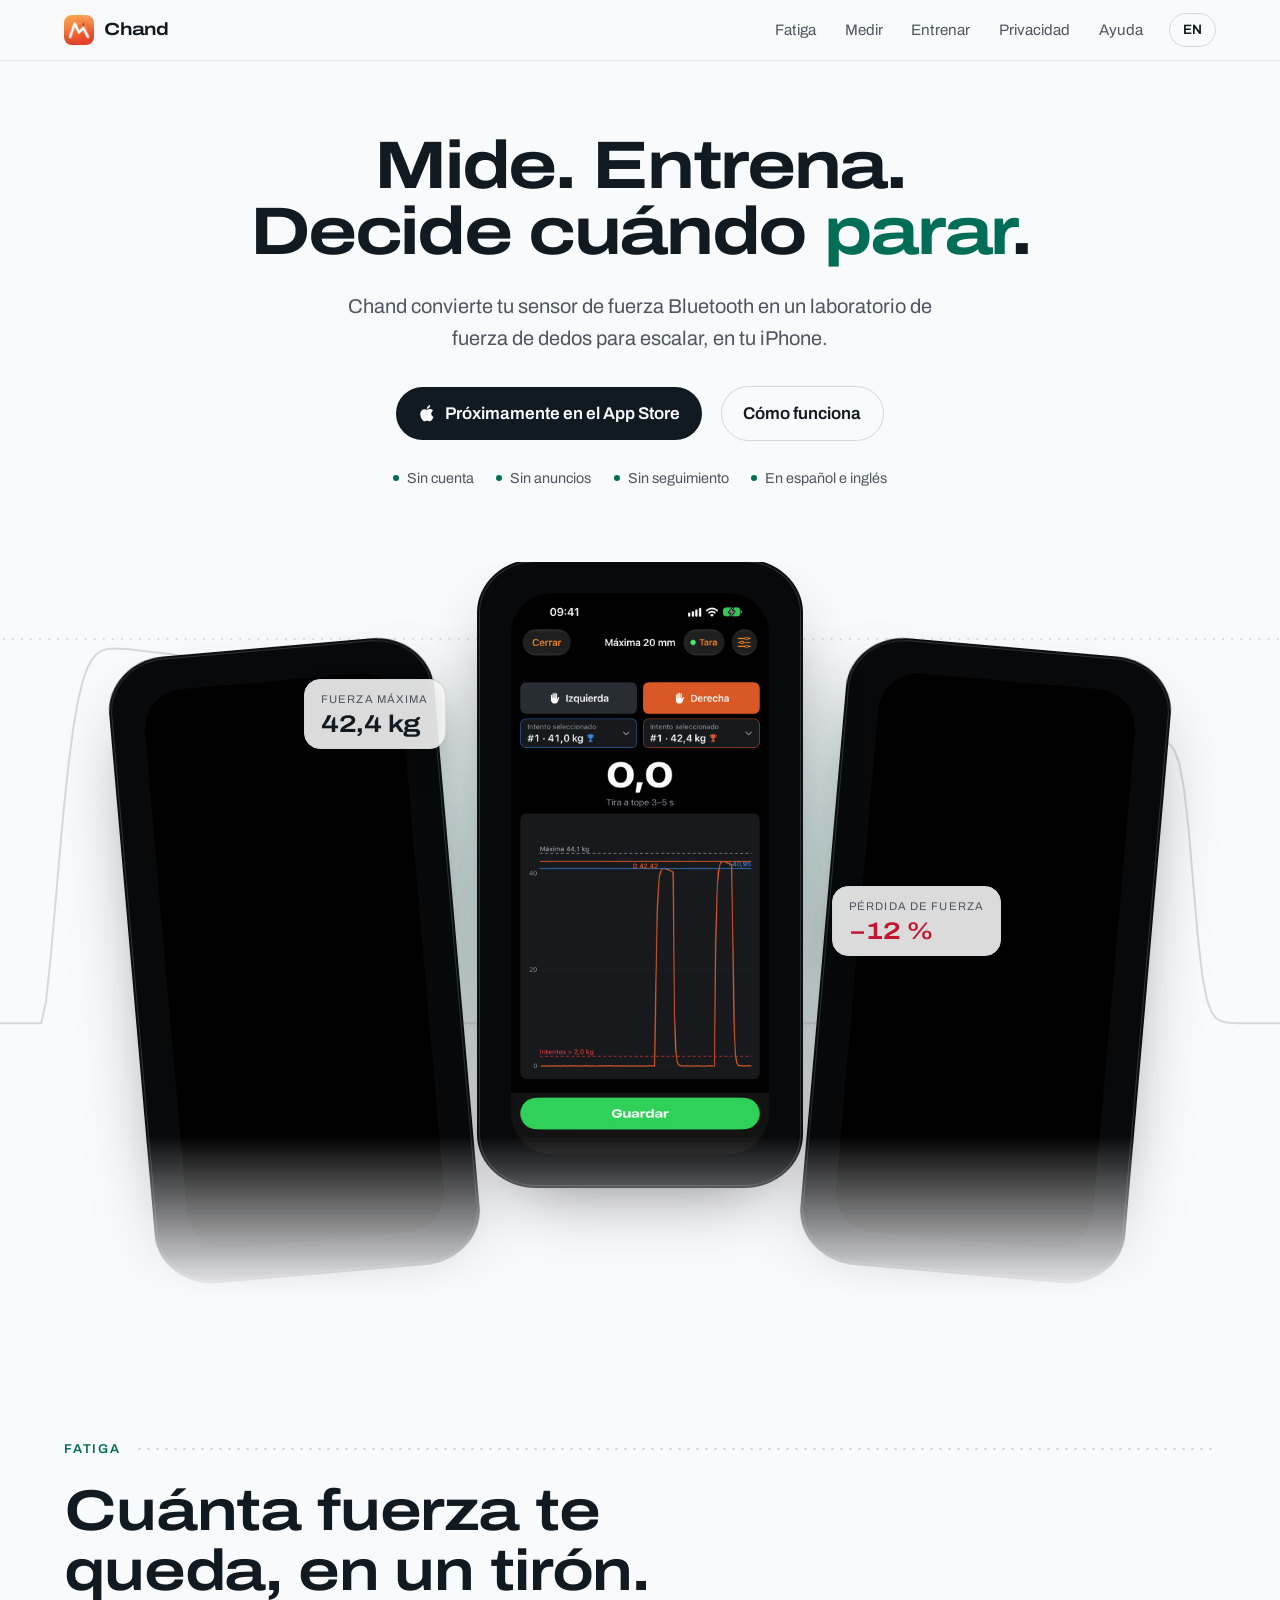
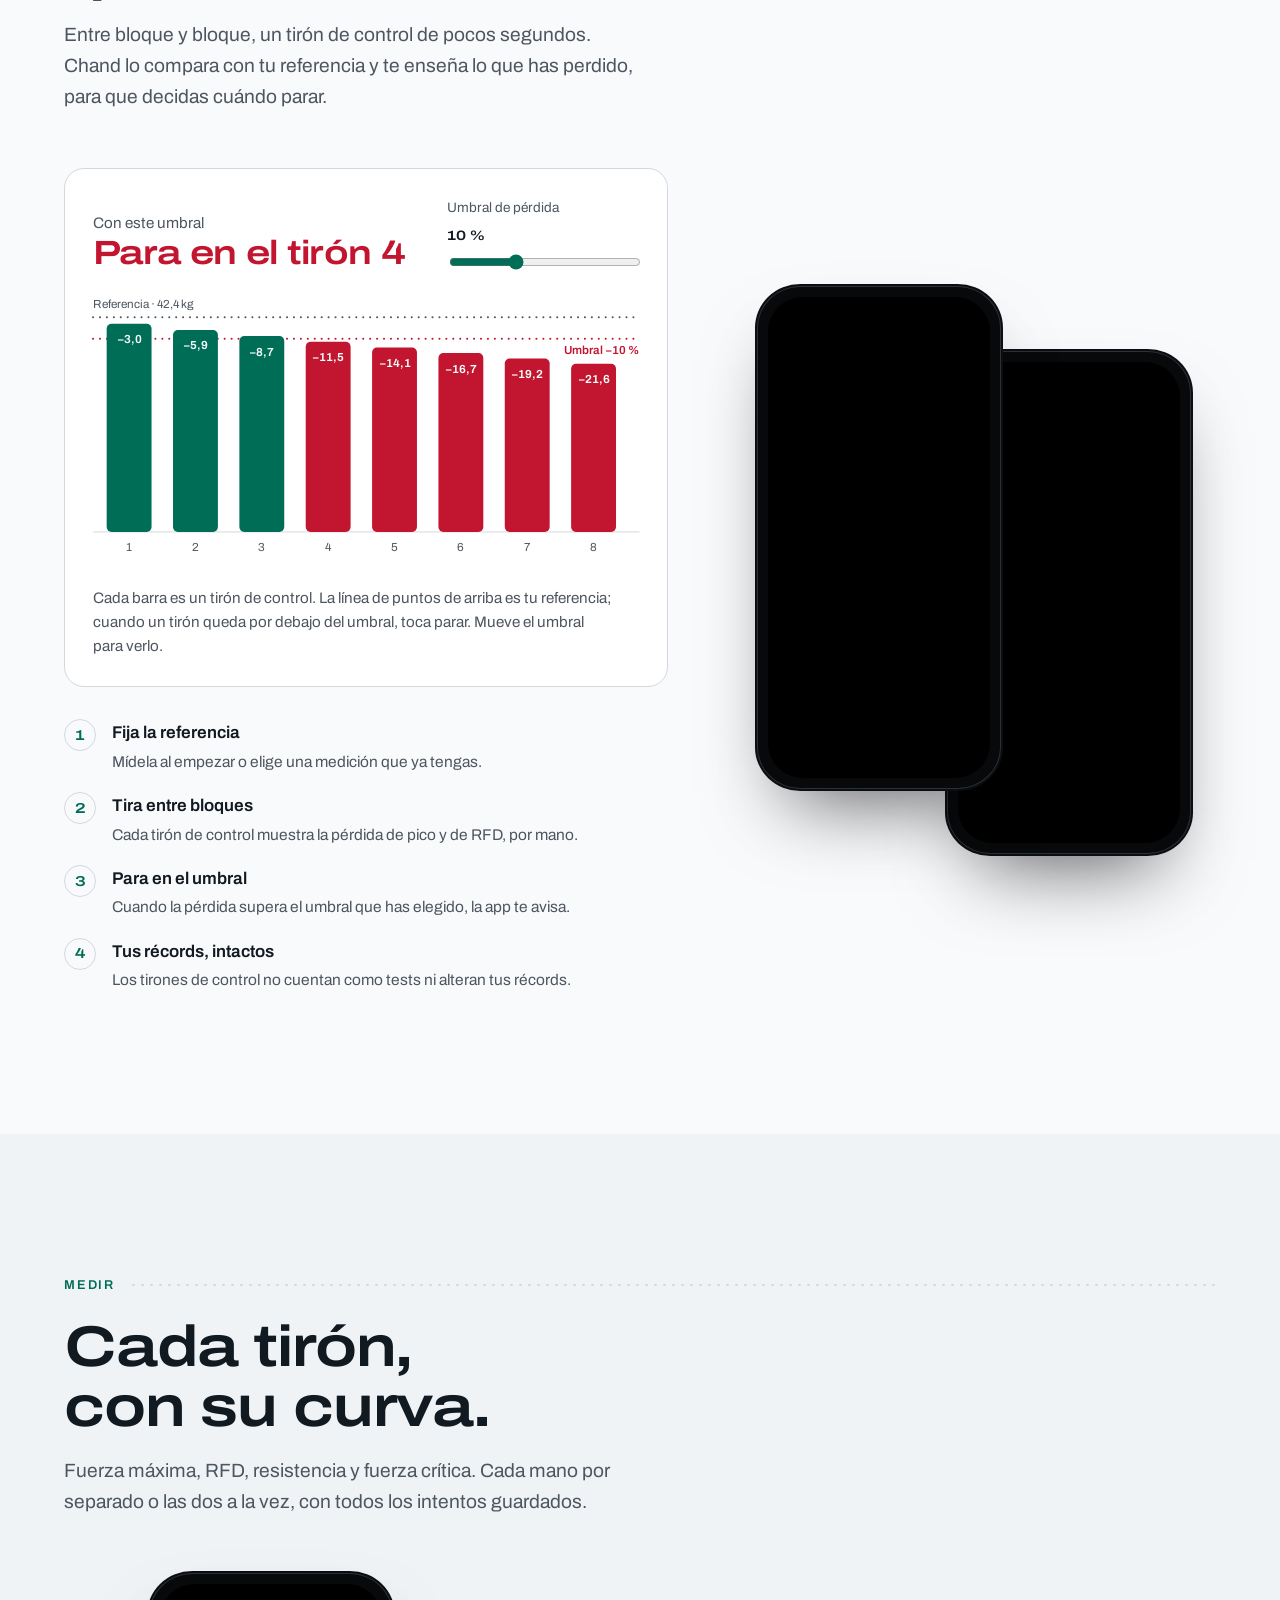
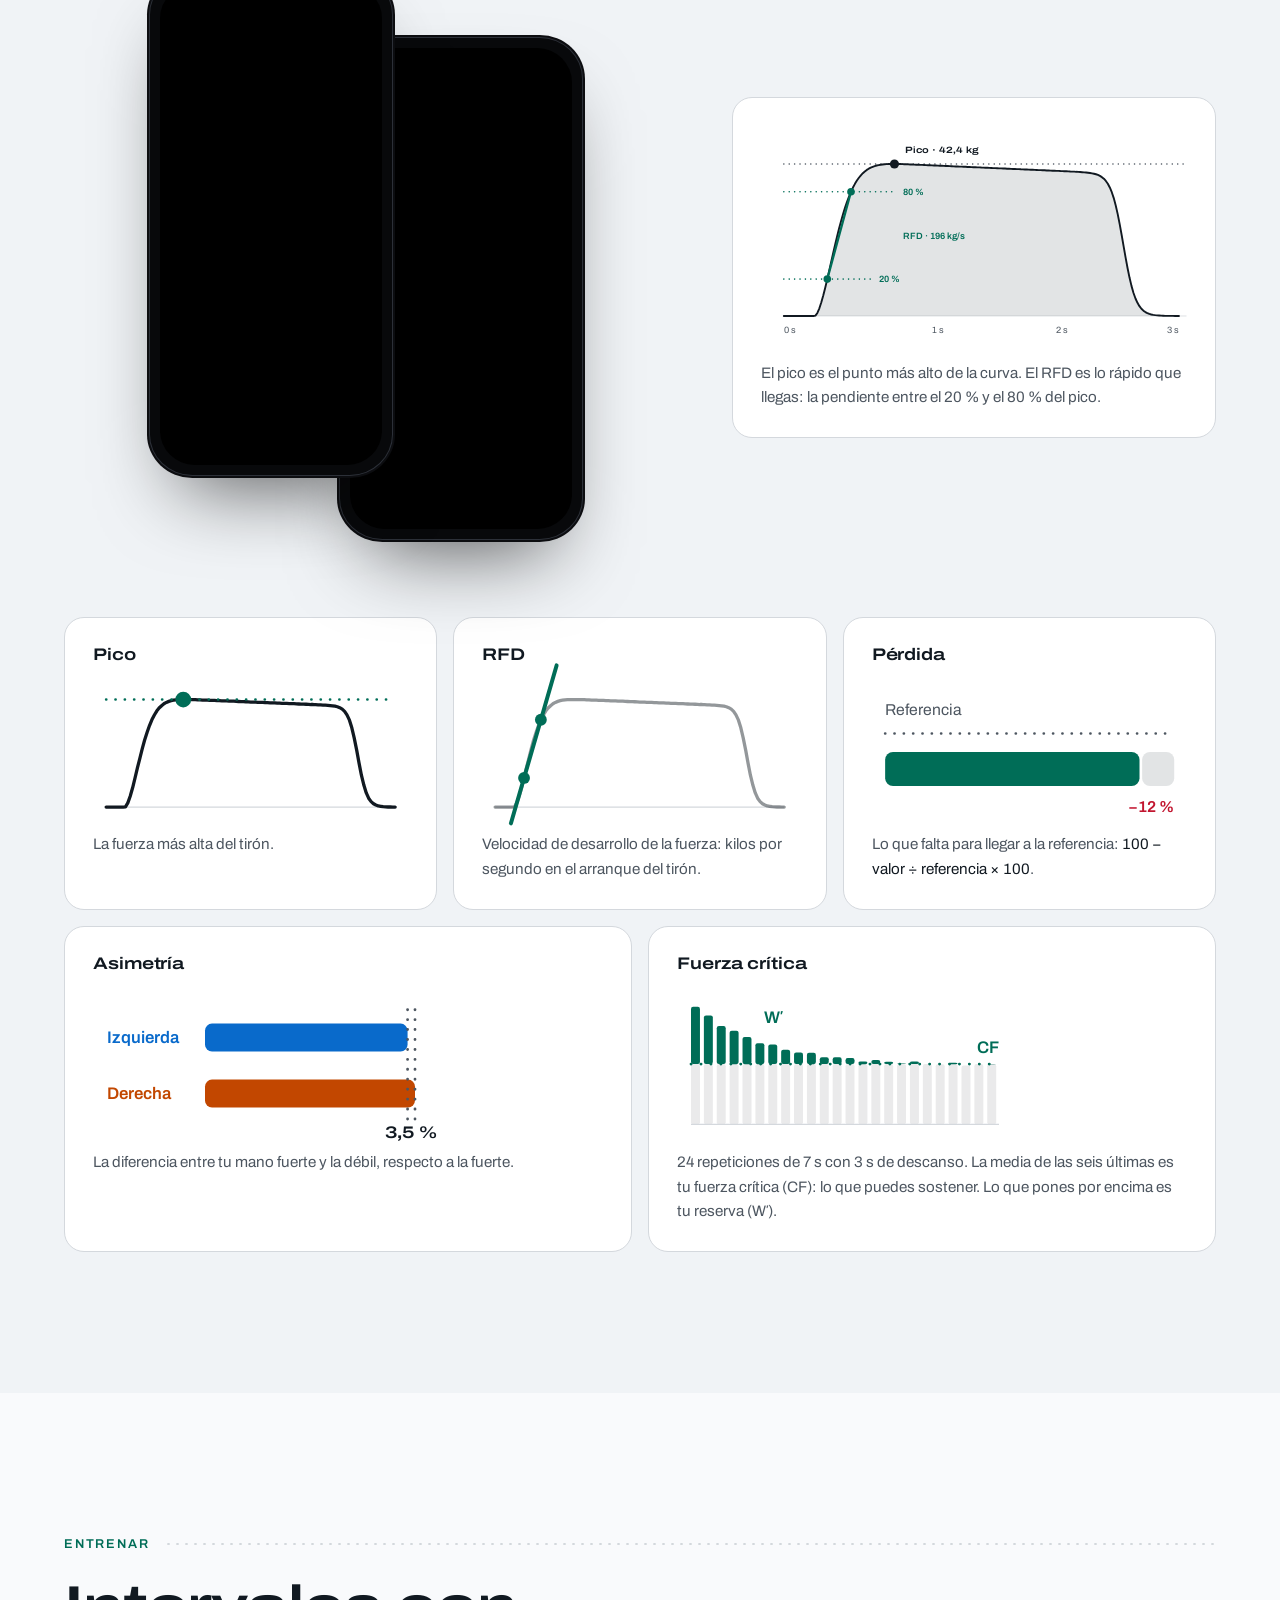
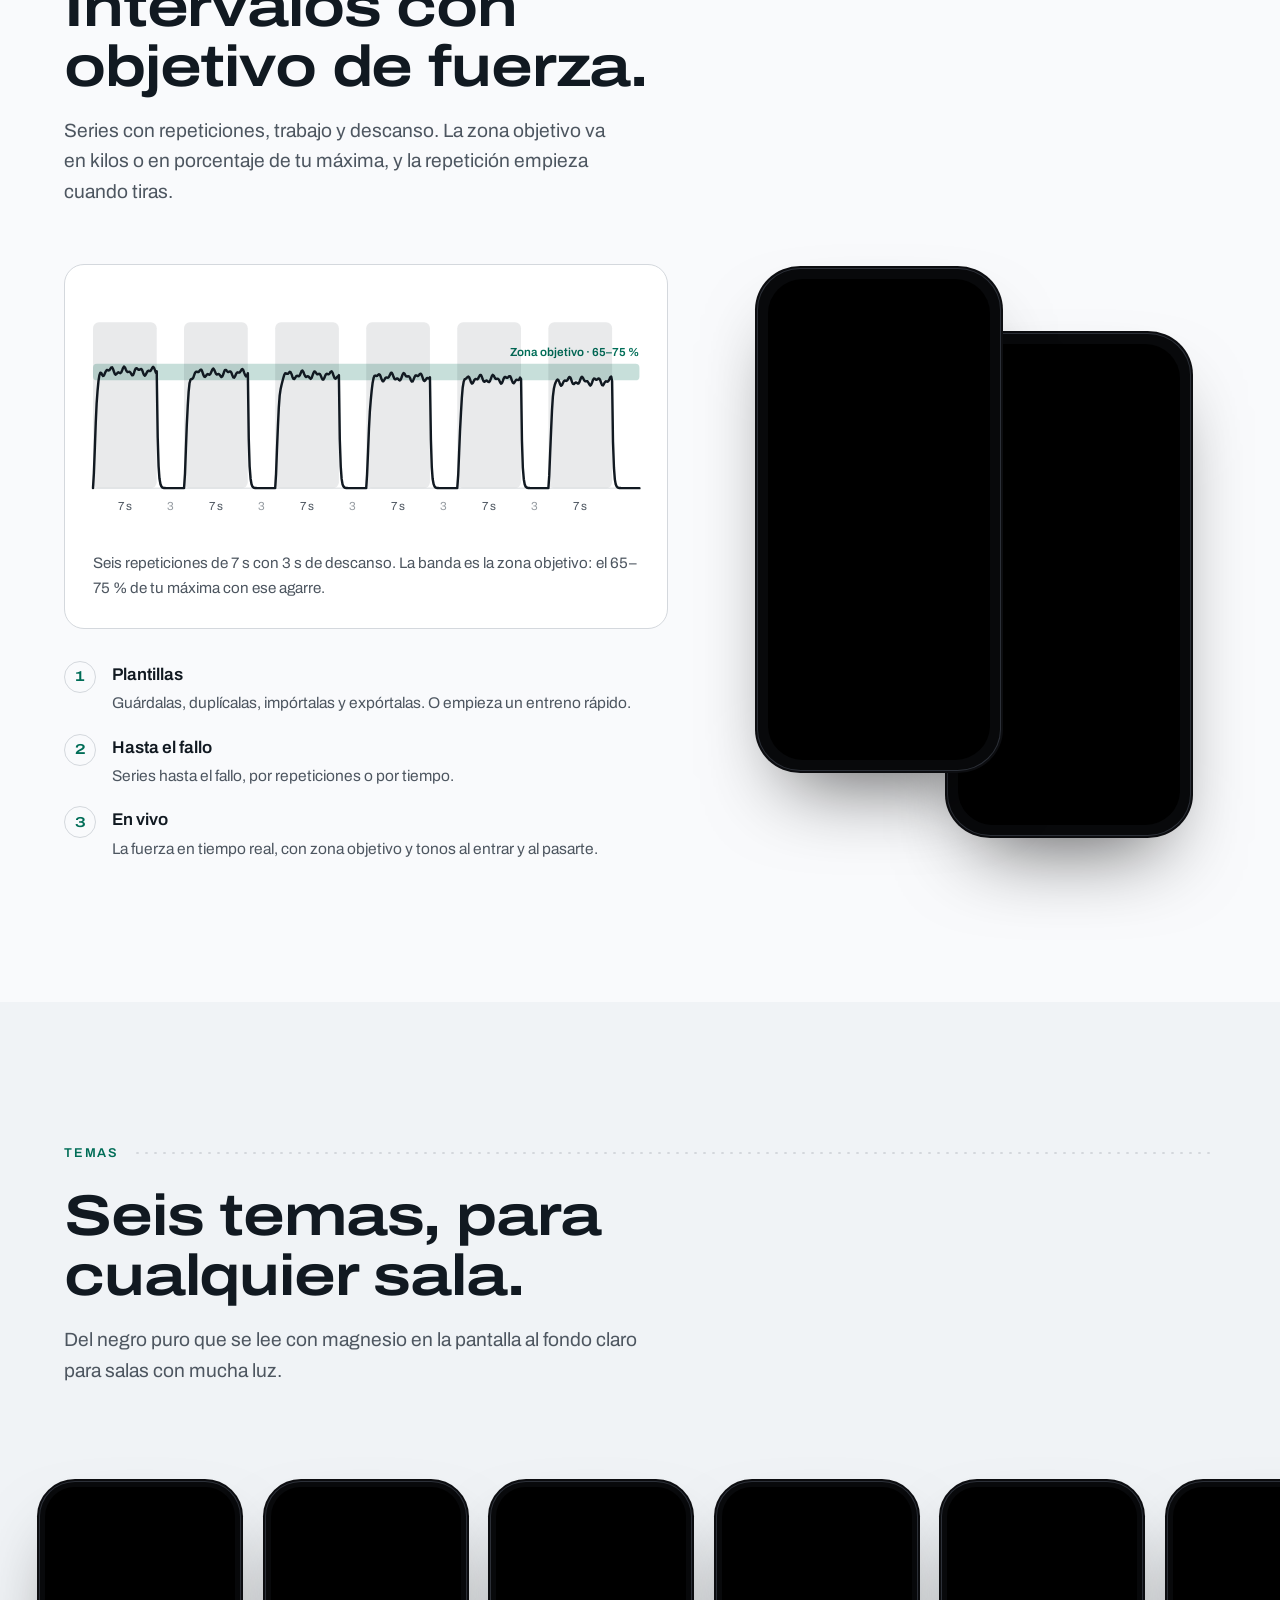
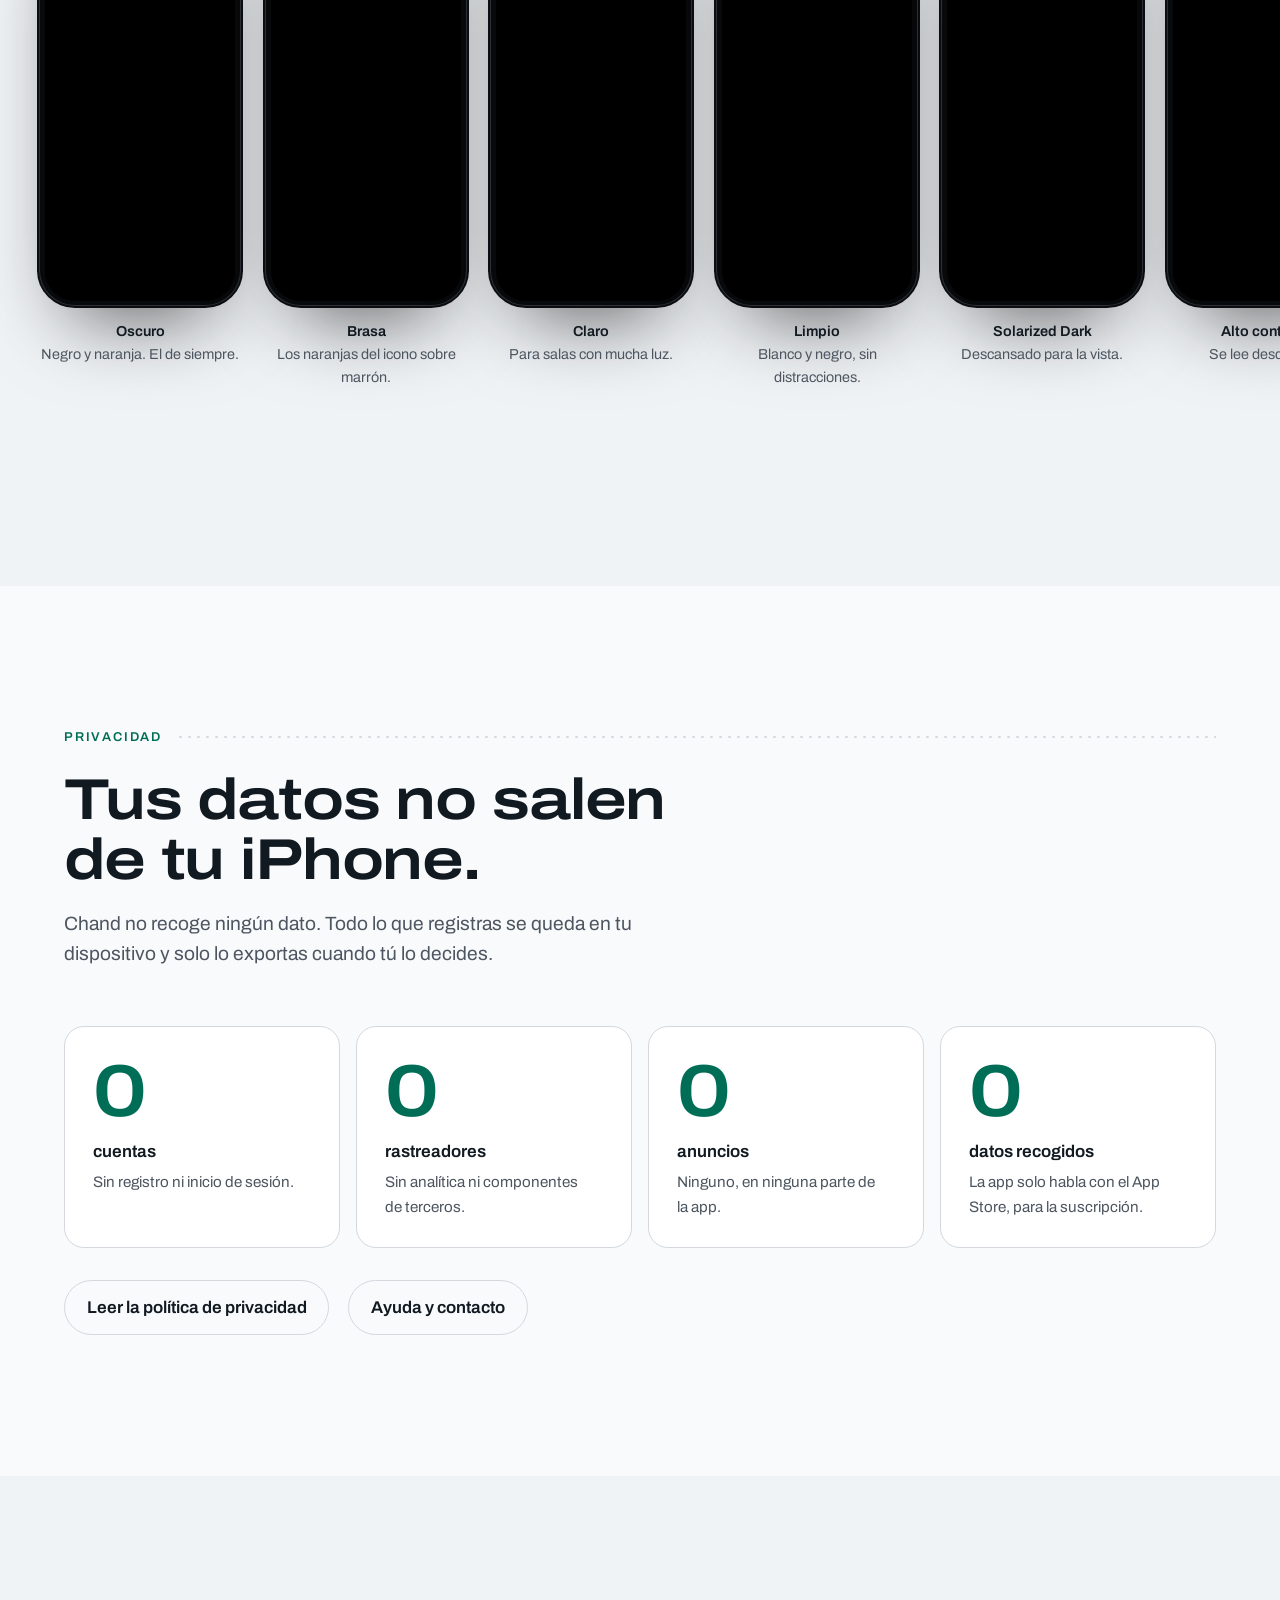
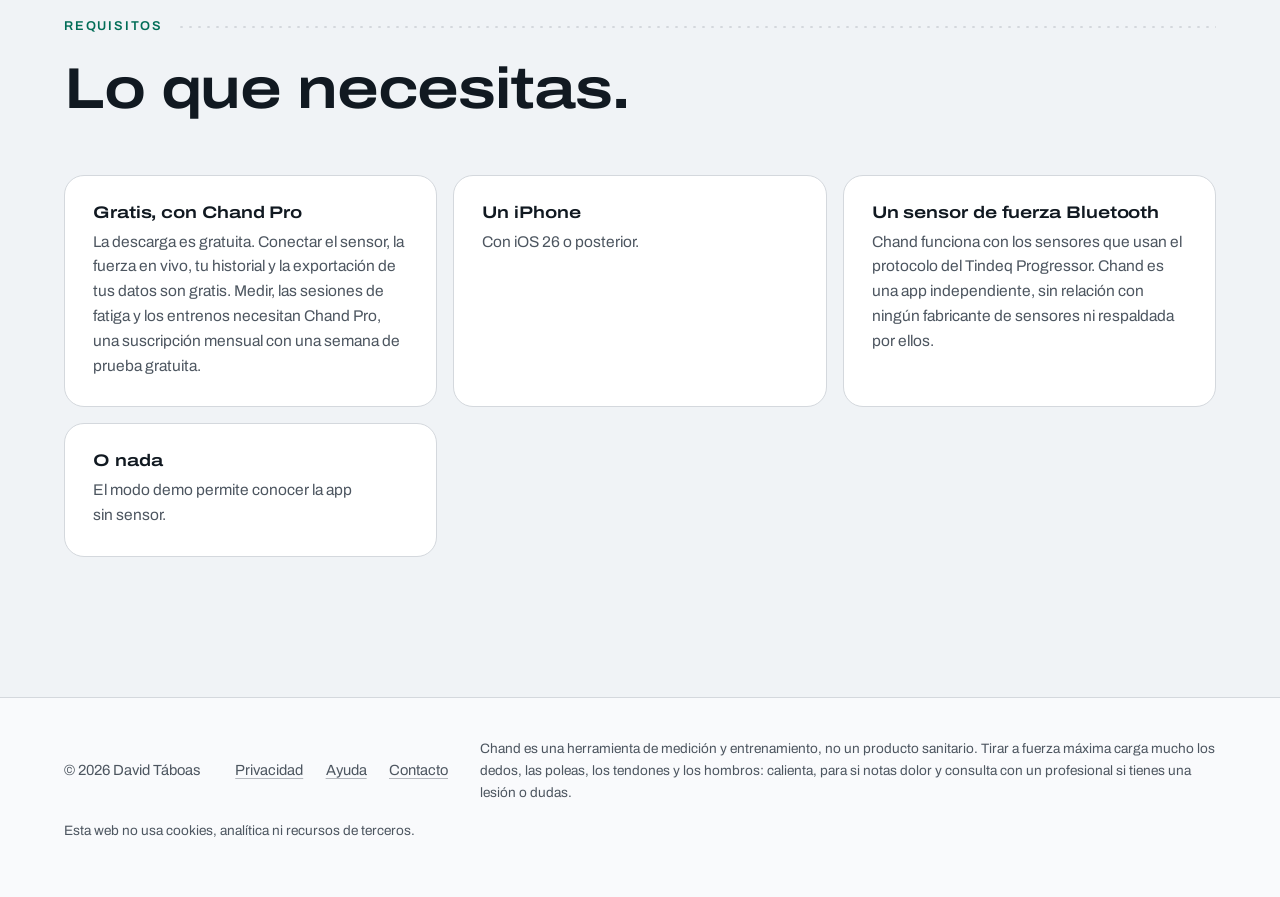
==== commit 20eb04d5: "Refleja la suscripción Chand Pro en la política, la ayuda y la portada La app pasa a conectarse al A" ====
--- a/es/index.html
+++ b/es/index.html
@@ -118,7 +118,7 @@
 <p class="label">Privacidad</p>
 <h2>Tus datos no salen de tu iPhone.</h2>
 <p class="lead">Chand no recoge ningún dato. Todo lo que registras se queda en tu dispositivo y solo lo exportas cuando tú lo decides.</p>
-<div class="zeros"><div class="card reveal"><b class="num">0</b><span>cuentas</span><p>Sin registro ni inicio de sesión.</p></div><div class="card reveal"><b class="num">0</b><span>rastreadores</span><p>Sin analítica ni componentes de terceros.</p></div><div class="card reveal"><b class="num">0</b><span>anuncios</span><p>Ninguno, en ninguna parte de la app.</p></div><div class="card reveal"><b class="num">0</b><span>conexiones</span><p>La app nunca se conecta a internet.</p></div></div>
+<div class="zeros"><div class="card reveal"><b class="num">0</b><span>cuentas</span><p>Sin registro ni inicio de sesión.</p></div><div class="card reveal"><b class="num">0</b><span>rastreadores</span><p>Sin analítica ni componentes de terceros.</p></div><div class="card reveal"><b class="num">0</b><span>anuncios</span><p>Ninguno, en ninguna parte de la app.</p></div><div class="card reveal"><b class="num">0</b><span>datos recogidos</span><p>La app solo habla con el App Store, para la suscripción.</p></div></div>
 <div class="note"><a class="pill ghost" href="privacy.html">Leer la política de privacidad</a><a class="pill ghost" href="support.html">Ayuda y contacto</a></div>
 </div>
 </section>
@@ -127,7 +127,7 @@
 <div class="wrap">
 <p class="label">Requisitos</p>
 <h2>Lo que necesitas.</h2>
-<div class="req"><div class="card reveal"><h3>Un iPhone</h3><p>Con iOS 26 o posterior.</p></div><div class="card reveal"><h3>Un sensor de fuerza Bluetooth</h3><p>Chand funciona con los sensores que usan el protocolo del Tindeq Progressor. Chand es una app independiente, sin relación con ningún fabricante de sensores ni respaldada por ellos.</p></div><div class="card reveal"><h3>O nada</h3><p>El modo demo permite conocer la app sin sensor.</p></div></div>
+<div class="req"><div class="card reveal"><h3>Gratis, con Chand Pro</h3><p>La descarga es gratuita. Conectar el sensor, la fuerza en vivo, tu historial y la exportación de tus datos son gratis. Medir, las sesiones de fatiga y los entrenos necesitan Chand Pro, una suscripción mensual con una semana de prueba gratuita.</p></div><div class="card reveal"><h3>Un iPhone</h3><p>Con iOS 26 o posterior.</p></div><div class="card reveal"><h3>Un sensor de fuerza Bluetooth</h3><p>Chand funciona con los sensores que usan el protocolo del Tindeq Progressor. Chand es una app independiente, sin relación con ningún fabricante de sensores ni respaldada por ellos.</p></div><div class="card reveal"><h3>O nada</h3><p>El modo demo permite conocer la app sin sensor.</p></div></div>
 </div>
 </section>
 </main>
